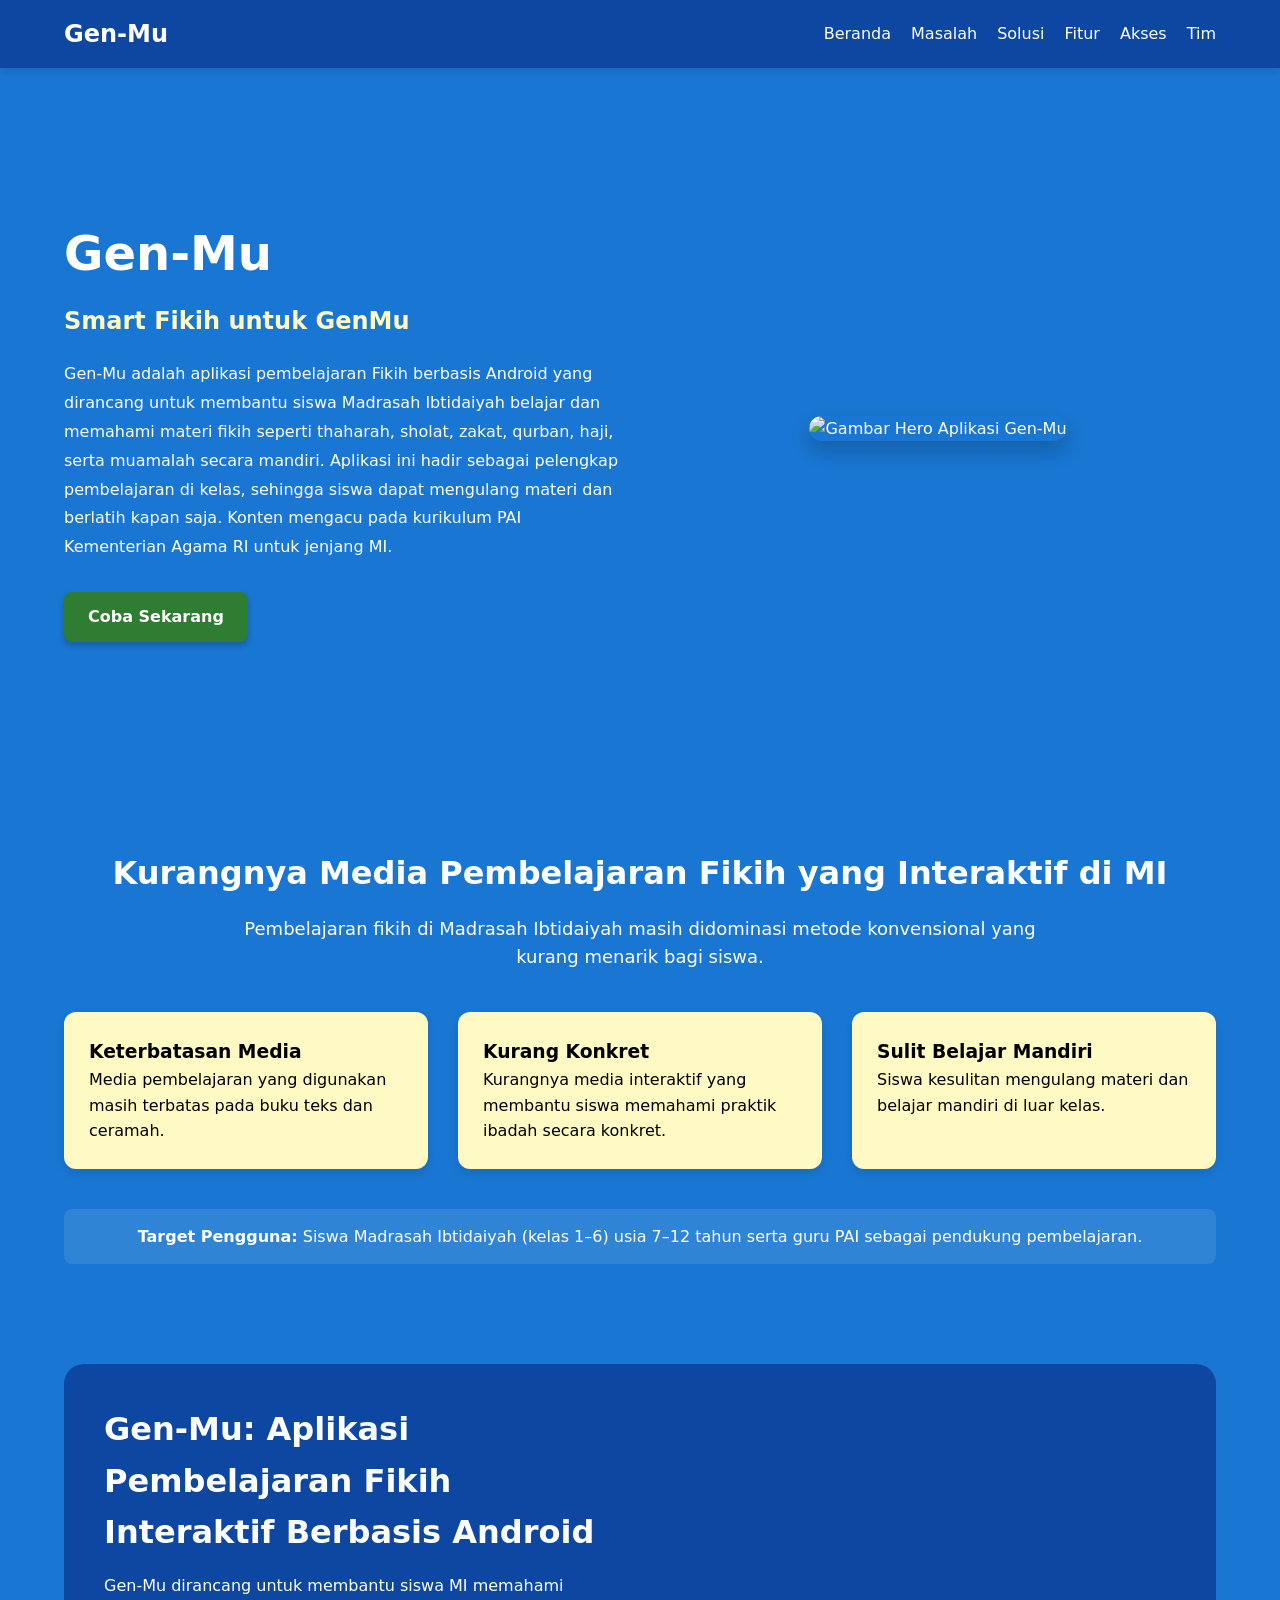
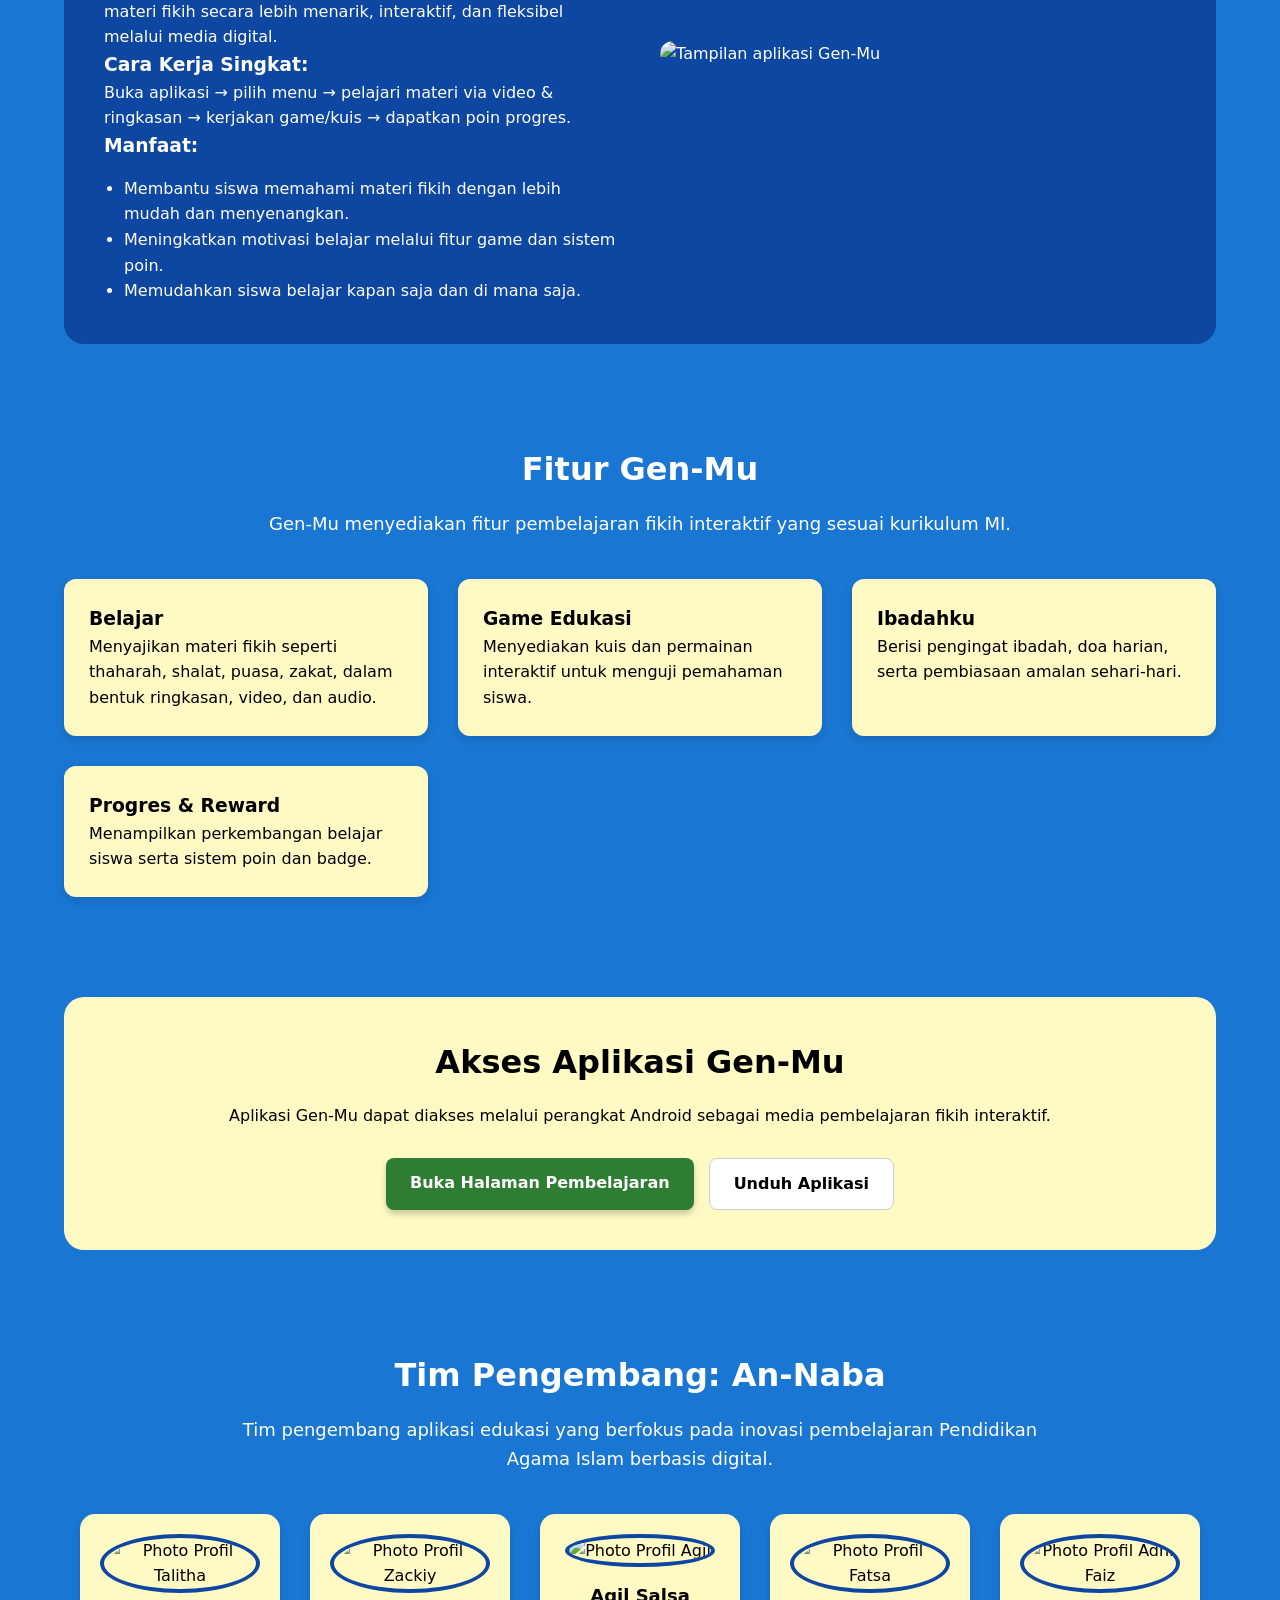
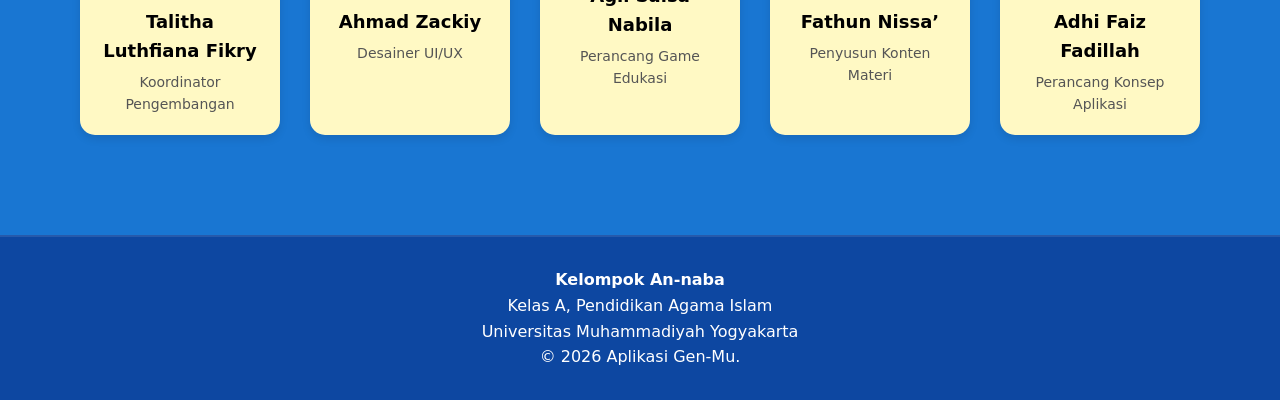
==== index.html @ 8af8faff "Add files via upload" ====
<!DOCTYPE html>
<html lang="id">
<head>
    <meta charset="UTF-8">
    <meta name="viewport" content="width=device-width, initial-scale=1.0">
    <title>Gen-Mu | Smart Fikih untuk GenMu</title>
    <link rel="stylesheet" href="style.css">
</head>
<body>

    <nav class="navbar fade-in">
        <div class="logo">Gen-Mu</div>
        <div class="hamburger" id="hamburger">
            <span></span>
            <span></span>
            <span></span>
        </div>
        <ul class="nav-links" id="nav-links">
            <li><a href="#hero">Beranda</a></li>
            <li><a href="#masalah">Masalah</a></li>
            <li><a href="#solusi">Solusi</a></li>
            <li><a href="#fitur">Fitur</a></li>
            <li><a href="#akses">Akses</a></li>
            <li><a href="#tim">Tim</a></li>
        </ul>
    </nav>

    <section id="hero" class="hero fade-in">
        <div class="hero-content">
            <h1>Gen-Mu</h1>
            <h2>Smart Fikih untuk GenMu</h2>
            <p>Gen-Mu adalah aplikasi pembelajaran Fikih berbasis Android yang dirancang untuk membantu siswa Madrasah Ibtidaiyah belajar dan memahami materi fikih seperti thaharah, sholat, zakat, qurban, haji, serta muamalah secara mandiri. Aplikasi ini hadir sebagai pelengkap pembelajaran di kelas, sehingga siswa dapat mengulang materi dan berlatih kapan saja. Konten mengacu pada kurikulum PAI Kementerian Agama RI untuk jenjang MI.</p>
            <a href="#akses" class="btn btn-primary">Coba Sekarang</a>
        </div>
        <div class="hero-image">
            <img src="https://i.ibb.co.com/1fDVcxxZ/Mockup-1.png" alt="Gambar Hero Aplikasi Gen-Mu">
        </div>
    </section>

    <section id="masalah" class="masalah fade-in">
        <h2 class="section-title">Kurangnya Media Pembelajaran Fikih yang Interaktif di MI</h2>
        <p class="section-subtitle">Pembelajaran fikih di Madrasah Ibtidaiyah masih didominasi metode konvensional yang kurang menarik bagi siswa.</p>
        
        <div class="card-container">
            <div class="card">
                <h3>Keterbatasan Media</h3>
                <p>Media pembelajaran yang digunakan masih terbatas pada buku teks dan ceramah.</p>
            </div>
            <div class="card">
                <h3>Kurang Konkret</h3>
                <p>Kurangnya media interaktif yang membantu siswa memahami praktik ibadah secara konkret.</p>
            </div>
            <div class="card">
                <h3>Sulit Belajar Mandiri</h3>
                <p>Siswa kesulitan mengulang materi dan belajar mandiri di luar kelas.</p>
            </div>
        </div>
        <div class="target-pengguna">
            <strong>Target Pengguna:</strong> Siswa Madrasah Ibtidaiyah (kelas 1–6) usia 7–12 tahun serta guru PAI sebagai pendukung pembelajaran.
        </div>
    </section>

    <section id="solusi" class="solusi fade-in">
        <div class="solusi-content">
            <h2 class="section-title left-align">Gen-Mu: Aplikasi Pembelajaran Fikih Interaktif Berbasis Android</h2>
            <p>Gen-Mu dirancang untuk membantu siswa MI memahami materi fikih secara lebih menarik, interaktif, dan fleksibel melalui media digital.</p>
            
            <h3>Cara Kerja Singkat:</h3>
            <p>Buka aplikasi → pilih menu → pelajari materi via video & ringkasan → kerjakan game/kuis → dapatkan poin progres.</p>
            
            <h3>Manfaat:</h3>
            <ul>
                <li>Membantu siswa memahami materi fikih dengan lebih mudah dan menyenangkan.</li>
                <li>Meningkatkan motivasi belajar melalui fitur game dan sistem poin.</li>
                <li>Memudahkan siswa belajar kapan saja dan di mana saja.</li>
            </ul>
        </div>
        <div class="solusi-image">
            <img src="https://i.ibb.co.com/7tyzKcLX/Mockup.png" alt="Tampilan aplikasi Gen-Mu">
        </div>
    </section>

    <section id="fitur" class="fitur fade-in">
        <h2 class="section-title">Fitur Gen-Mu</h2>
        <p class="section-subtitle">Gen-Mu menyediakan fitur pembelajaran fikih interaktif yang sesuai kurikulum MI.</p>
        
        <div class="grid-container">
            <div class="card">
                <h3>Belajar</h3>
                <p>Menyajikan materi fikih seperti thaharah, shalat, puasa, zakat, dalam bentuk ringkasan, video, dan audio.</p>
            </div>
            <div class="card">
                <h3>Game Edukasi</h3>
                <p>Menyediakan kuis dan permainan interaktif untuk menguji pemahaman siswa.</p>
            </div>
            <div class="card">
                <h3>Ibadahku</h3>
                <p>Berisi pengingat ibadah, doa harian, serta pembiasaan amalan sehari-hari.</p>
            </div>
            <div class="card">
                <h3>Progres & Reward</h3>
                <p>Menampilkan perkembangan belajar siswa serta sistem poin dan badge.</p>
            </div>
        </div>
    </section>

    <section id="akses" class="akses fade-in">
        <h2 class="section-title">Akses Aplikasi Gen-Mu</h2>
        <p>Aplikasi Gen-Mu dapat diakses melalui perangkat Android sebagai media pembelajaran fikih interaktif.</p>
        <div class="btn-group">
            <a href="belajar.html" class="btn btn-primary">Buka Halaman Pembelajaran</a>
            <a href="#" class="btn btn-secondary">Unduh Aplikasi</a>
        </div>
    </section>

    <section id="tim" class="tim fade-in">
        <h2 class="section-title">Tim Pengembang: An-Naba</h2>
        <p class="section-subtitle">Tim pengembang aplikasi edukasi yang berfokus pada inovasi pembelajaran Pendidikan Agama Islam berbasis digital.</p>
        
        <div class="team-container">
            <div class="team-card">
                <img src="https://i.ibb.co.com/bgSdx4kd/Gambar-Whats-App-2025-11-27-pukul-20-53-47-1bafa72e-1.jpg" alt="Photo Profil Talitha">
                <h3>Talitha Luthfiana Fikry</h3>
                <p>Koordinator Pengembangan</p>
            </div>
            <div class="team-card">
                <img src="https://i.ibb.co.com/99Jbgrx2/Whats-App-Image-2026-04-27-at-07-52-18.jpg" alt="Photo Profil Zackiy">
                <h3>Ahmad Zackiy</h3>
                <p>Desainer UI/UX</p>
            </div>
            <div class="team-card">
                <img src="https://i.ibb.co.com/6R9L8zCX/Whats-App-Image-2026-04-27-at-07-54-19.jpg" alt="Photo Profil Agil">
                <h3>Agil Salsa Nabila</h3>
                <p>Perancang Game Edukasi</p>
            </div>
            <div class="team-card">
                <img src="https://i.ibb.co.com/KxWQjw3b/Whats-App-Image-2026-04-20-at-08-06-09.jpg" alt="Photo Profil Fatsa">
                <h3>Fathun Nissa’</h3>
                <p>Penyusun Konten Materi</p>
            </div>
            <div class="team-card">
                <img src="https://i.ibb.co.com/0yjbb5KD/Whats-App-Image-2026-04-20-at-08-09-34-1.jpg" alt="Photo Profil Adhi Faiz">
                <h3>Adhi Faiz Fadillah</h3>
                <p>Perancang Konsep Aplikasi</p>
            </div>
        </div>
    </section>

    <footer>
        <p><strong>Kelompok An-naba</strong></p>
        <p>Kelas A, Pendidikan Agama Islam</p>
        <p>Universitas Muhammadiyah Yogyakarta</p>
        <p>&copy; 2026 Aplikasi Gen-Mu.</p>
    </footer>

    <script src="script.js"></script>
</body>
</html>
---- style.css ----
/* VARIABEL WARNA */
:root {
    --primary-color: #0d47a1; 
    --secondary-color: #ffffff; 
    --accent-color: #2e7d32; 
    --bg-main: #1976d2; 
    --bg-card: #fff9c4; 
    --text-main: #ffffff; 
    --text-secondary: #000000; 
    --font-family: system-ui, -apple-system, sans-serif;
}

/* RESET & DASAR */
* {
    margin: 0;
    padding: 0;
    box-sizing: border-box;
}

body {
    font-family: var(--font-family);
    background-color: var(--bg-main);
    color: var(--text-main);
    line-height: 1.6;
    scroll-behavior: smooth;
}

/* ANIMASI MUNCUL OTOMATIS */
.fade-in {
    animation: fadeInAnimation 1s ease-out forwards;
}
@keyframes fadeInAnimation {
    0% { opacity: 0; transform: translateY(20px); }
    100% { opacity: 1; transform: translateY(0); }
}

/* NAVBAR */
.navbar {
    display: flex;
    justify-content: space-between;
    align-items: center;
    background-color: var(--primary-color);
    padding: 15px 5%;
    position: sticky;
    top: 0;
    z-index: 1000;
    box-shadow: 0 4px 6px rgba(0,0,0,0.1);
}
.navbar .logo { font-size: 24px; font-weight: bold; color: var(--secondary-color); }
.nav-links { list-style: none; display: flex; gap: 20px; }
.nav-links a { color: var(--secondary-color); text-decoration: none; font-weight: 500; transition: 0.3s ease; }
.nav-links a:hover { color: var(--bg-card); }
.hamburger { display: none; cursor: pointer; flex-direction: column; gap: 5px; }
.hamburger span { width: 25px; height: 3px; background-color: var(--secondary-color); transition: 0.3s; }

/* KOMPONEN UMUM */
section { padding: 60px 5%; }
.section-title { text-align: center; font-size: 32px; margin-bottom: 15px; color: var(--secondary-color); }
.section-subtitle { text-align: center; max-width: 800px; margin: 0 auto 40px auto; font-size: 18px; color: var(--secondary-color); }
.left-align { text-align: left; }
.btn { display: inline-block; padding: 12px 24px; text-decoration: none; border-radius: 8px; font-weight: bold; transition: all 0.3s ease; border: none; cursor: pointer; }
.btn-primary { background-color: var(--accent-color); color: var(--secondary-color); box-shadow: 0 4px 6px rgba(0,0,0,0.2); }
.btn-primary:hover { background-color: #1b5e20; transform: translateY(-2px); }
.btn-secondary { background-color: var(--secondary-color); color: var(--text-secondary); border: 1px solid #ccc; }
.btn-secondary:hover { background-color: #e0e0e0; }
.card { background-color: var(--bg-card); color: var(--text-secondary); padding: 25px; border-radius: 12px; box-shadow: 0 4px 8px rgba(0,0,0,0.1); transition: transform 0.3s ease; }
.card:hover { transform: translateY(-5px); }

/* LAYOUT SECTION */
.hero { display: flex; align-items: center; justify-content: space-between; min-height: 80vh; gap: 40px; }
.hero-content { flex: 1; }
.hero-content h1 { font-size: 48px; margin-bottom: 10px; }
.hero-content h2 { font-size: 24px; margin-bottom: 20px; color: var(--bg-card); }
.hero-content p { margin-bottom: 30px; font-size: 16px; line-height: 1.8; }
.hero-image { flex: 1; text-align: center; }
.hero-image img { max-width: 100%; border-radius: 15px; box-shadow: 0 10px 20px rgba(0,0,0,0.2); object-fit: cover; }

.card-container, .grid-container { display: grid; grid-template-columns: repeat(auto-fit, minmax(280px, 1fr)); gap: 30px; margin-top: 20px; }
.masalah .target-pengguna { margin-top: 40px; text-align: center; background-color: rgba(255, 255, 255, 0.1); padding: 15px; border-radius: 8px; }

.solusi { display: flex; align-items: center; gap: 40px; background-color: var(--primary-color); border-radius: 20px; margin: 40px 5%; padding: 40px; }
.solusi-content { flex: 1; }
.solusi-content ul { margin-top: 15px; padding-left: 20px; }
.solusi-image { flex: 1; }
.solusi-image img { width: 100%; border-radius: 15px; object-fit: cover; }

.akses { text-align: center; background-color: var(--bg-card); color: var(--text-secondary); margin: 40px 5%; border-radius: 20px; padding: 40px; }
.akses .section-title { color: var(--text-secondary); }
.btn-group { margin-top: 30px; display: flex; justify-content: center; gap: 15px; }

.team-container { display: flex; flex-wrap: wrap; justify-content: center; gap: 30px; }
.team-card { background-color: var(--bg-card); color: var(--text-secondary); width: 200px; padding: 20px; border-radius: 15px; text-align: center; box-shadow: 0 4px 8px rgba(0,0,0,0.1); }
.team-card img { width: 120px; height: 120px; border-radius: 50%; object-fit: cover; margin-bottom: 15px; border: 4px solid var(--primary-color); }
.team-card h3 { font-size: 18px; margin-bottom: 5px; }
.team-card p { font-size: 14px; color: #555; }

footer { background-color: var(--primary-color); text-align: center; padding: 30px 20px; margin-top: 40px; border-top: 2px solid rgba(255,255,255,0.1); }

/* LMS & MATERI BELAJAR */
.lms-container { display: flex; min-height: 100vh; background-color: var(--secondary-color); color: var(--text-secondary); align-items: flex-start; }
.lms-sidebar { width: 250px; background-color: var(--primary-color); color: var(--secondary-color); padding: 20px; box-shadow: 2px 0 5px rgba(0,0,0,0.1); position: sticky; top: 0; height: 100vh; overflow-y: auto; flex-shrink: 0; }
.lms-sidebar h2 { margin-bottom: 20px; font-size: 20px; border-bottom: 1px solid rgba(255,255,255,0.2); padding-bottom: 10px; }
.lms-sidebar ul { list-style: none; }
.lms-sidebar ul li { margin-bottom: 10px; }
.lms-sidebar ul li a { color: var(--secondary-color); text-decoration: none; display: block; padding: 8px; border-radius: 5px; transition: background 0.3s; }
.lms-sidebar ul li a:hover { background-color: rgba(255,255,255,0.1); }
.lms-content { flex: 1; padding: 40px; }
.lms-content h1 { color: var(--primary-color); margin-bottom: 10px; }
.materi-card { background-color: #f9f9f9; padding: 20px; border-radius: 10px; margin-bottom: 30px; border-left: 5px solid var(--accent-color); box-shadow: 0 2px 5px rgba(0,0,0,0.05);}

/* MEDIA EMBED RESPONSIVE */
.canva-container { position: relative; width: 100%; height: 0; padding-top: 56.25%; margin-top: 15px; border-radius: 8px; overflow: hidden; box-shadow: 0 2px 8px rgba(0,0,0,0.16); }
.canva-container iframe { position: absolute; width: 100%; height: 100%; top: 0; left: 0; border: none; }
.video-container { position: relative; width: 100%; padding-bottom: 56.25%; height: 0; border-radius: 8px; overflow: hidden; margin-top: 15px; box-shadow: 0 4px 8px rgba(0,0,0,0.1); }
.video-container iframe { position: absolute; top: 0; left: 0; width: 100%; height: 100%; border: none; }

.action-buttons { display: flex; gap: 15px; margin-top: 20px; flex-wrap: wrap; }
.canva-link { font-size: 14px; color: var(--primary-color); text-decoration: none; display: inline-block; margin-top: 8px; }
.canva-link:hover { text-decoration: underline; }

/* RESPONSIVE (HP & TABLET) */
@media (max-width: 768px) {
    .nav-links { display: none; flex-direction: column; width: 100%; position: absolute; top: 60px; left: 0; background-color: var(--primary-color); padding: 20px 0; text-align: center; }
    .nav-links.active { display: flex; }
    .hamburger { display: flex; }
    .hero { flex-direction: column; text-align: center; padding-top: 20px; }
    .solusi { flex-direction: column; padding: 30px; }
    .solusi-content, .solusi-content ul { text-align: left; }
    .btn-group { flex-direction: column; }
    .lms-container { flex-direction: column; }
    .lms-sidebar { width: 100%; height: auto; position: static; }
    .lms-content { padding: 20px; }
}
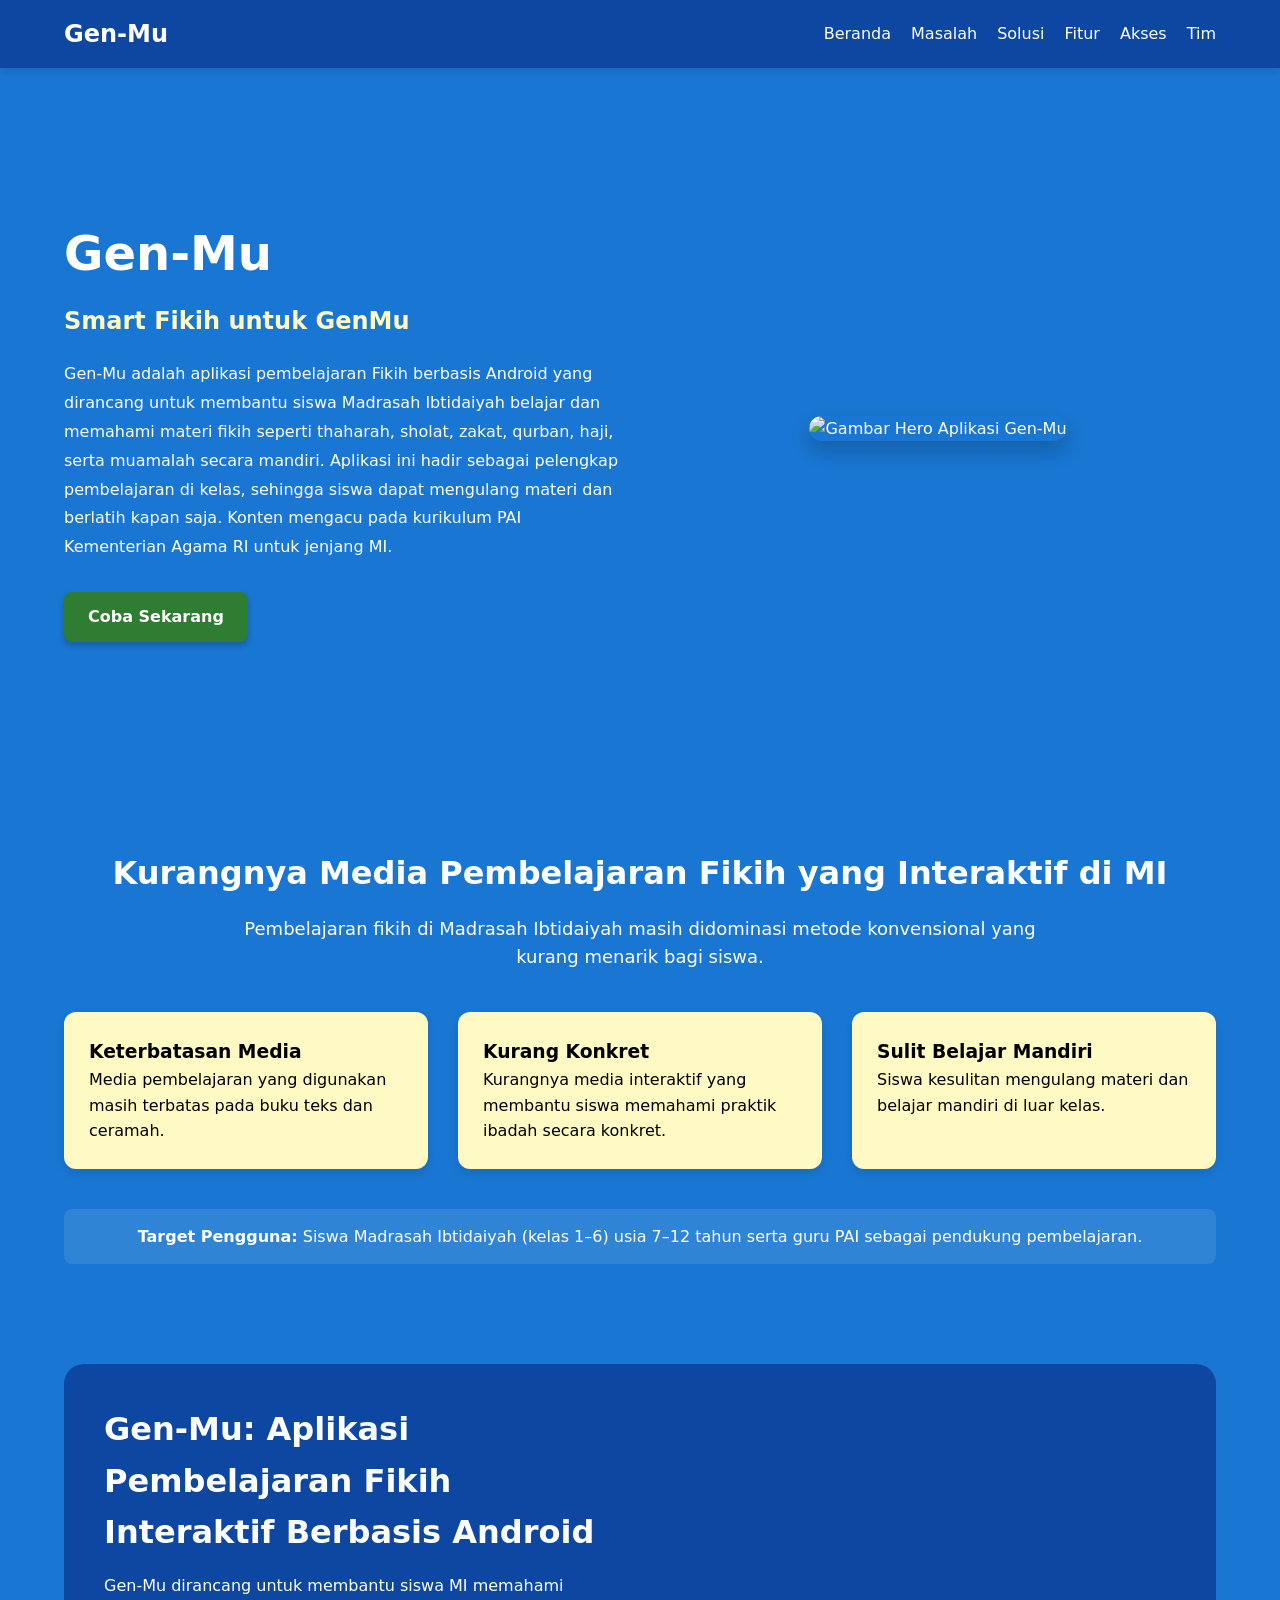
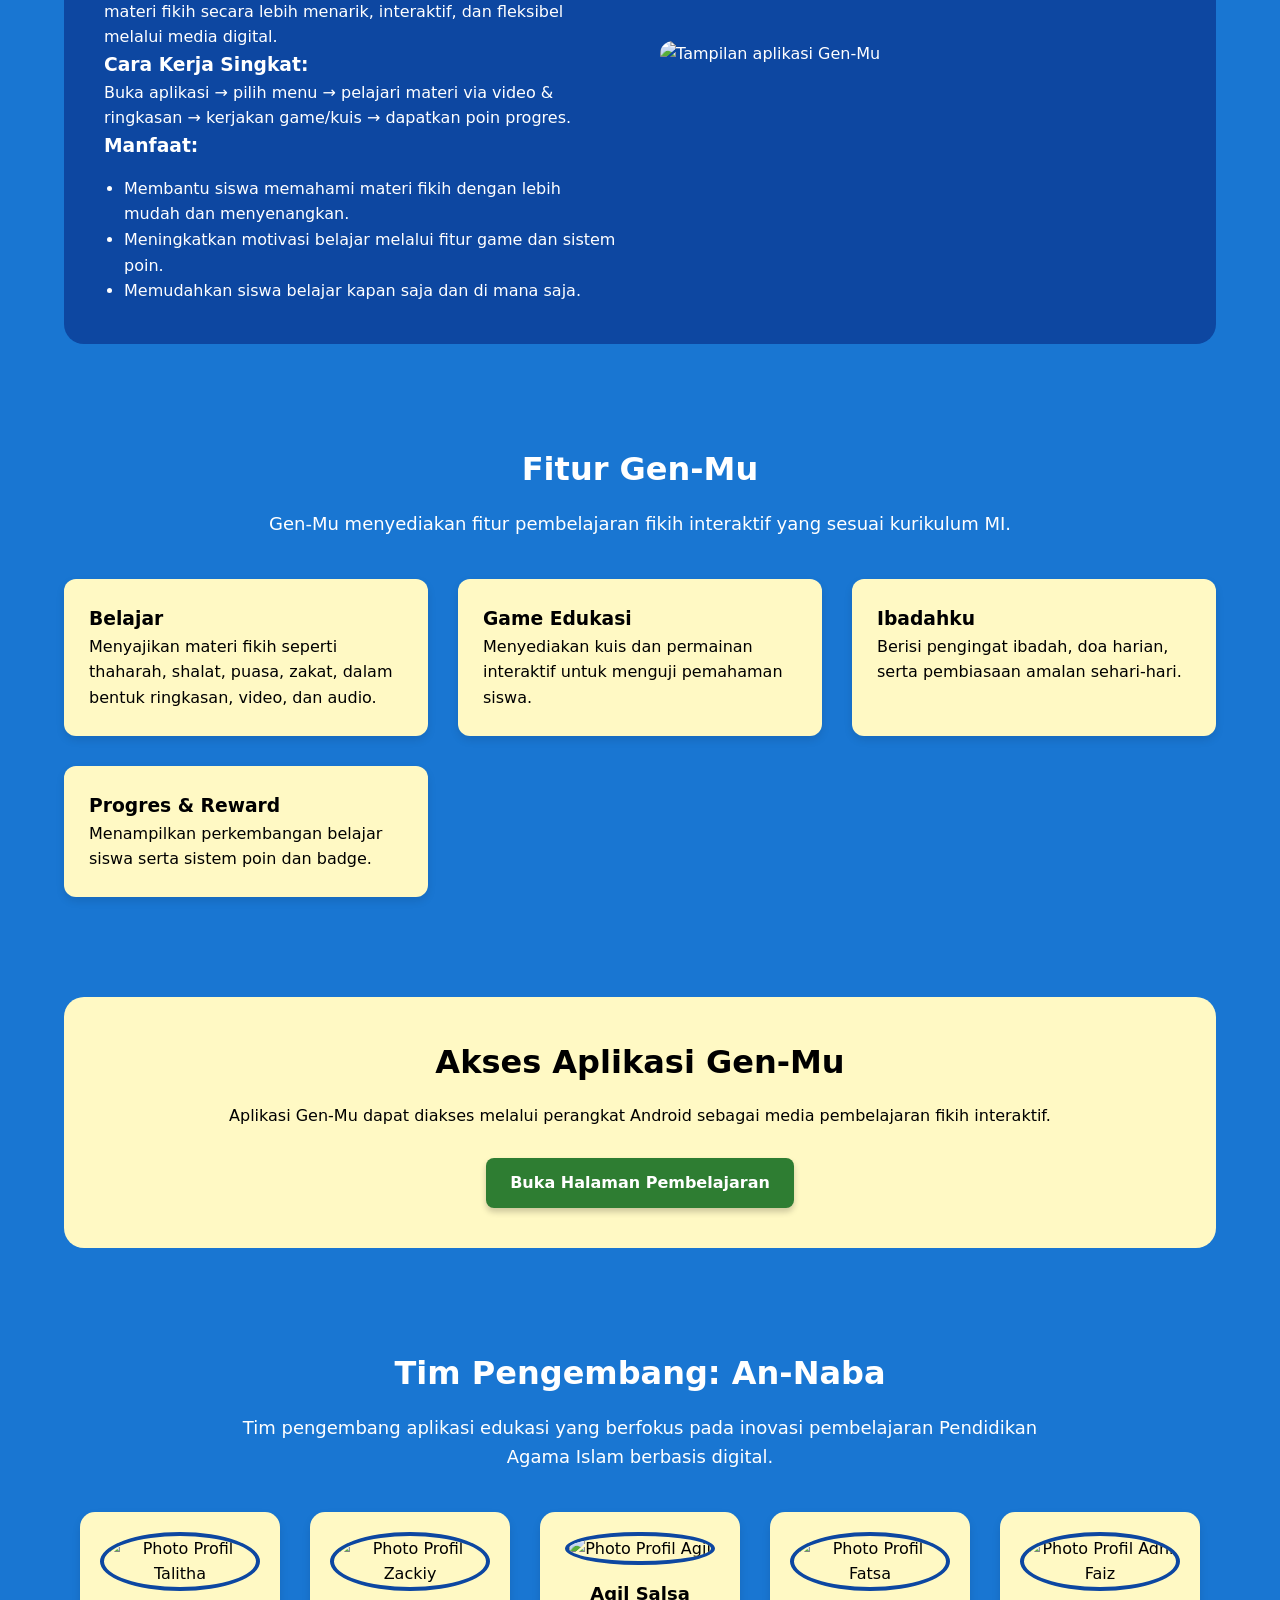
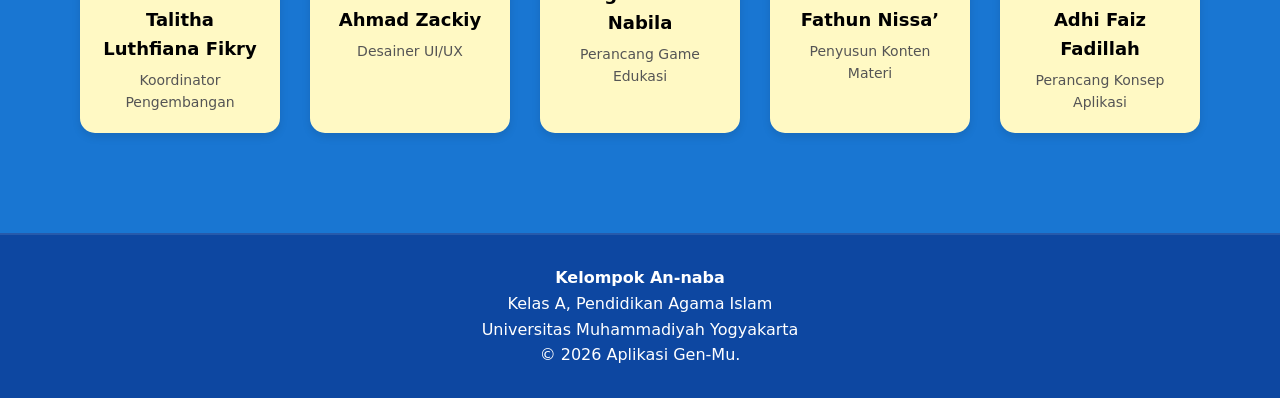
==== commit 8654f6cf: "Update index.html" ====
--- a/index.html
+++ b/index.html
@@ -109,7 +109,6 @@
         <p>Aplikasi Gen-Mu dapat diakses melalui perangkat Android sebagai media pembelajaran fikih interaktif.</p>
         <div class="btn-group">
             <a href="belajar.html" class="btn btn-primary">Buka Halaman Pembelajaran</a>
-            <a href="#" class="btn btn-secondary">Unduh Aplikasi</a>
         </div>
     </section>
 
@@ -155,4 +154,4 @@
 
     <script src="script.js"></script>
 </body>
-</html>+</html>
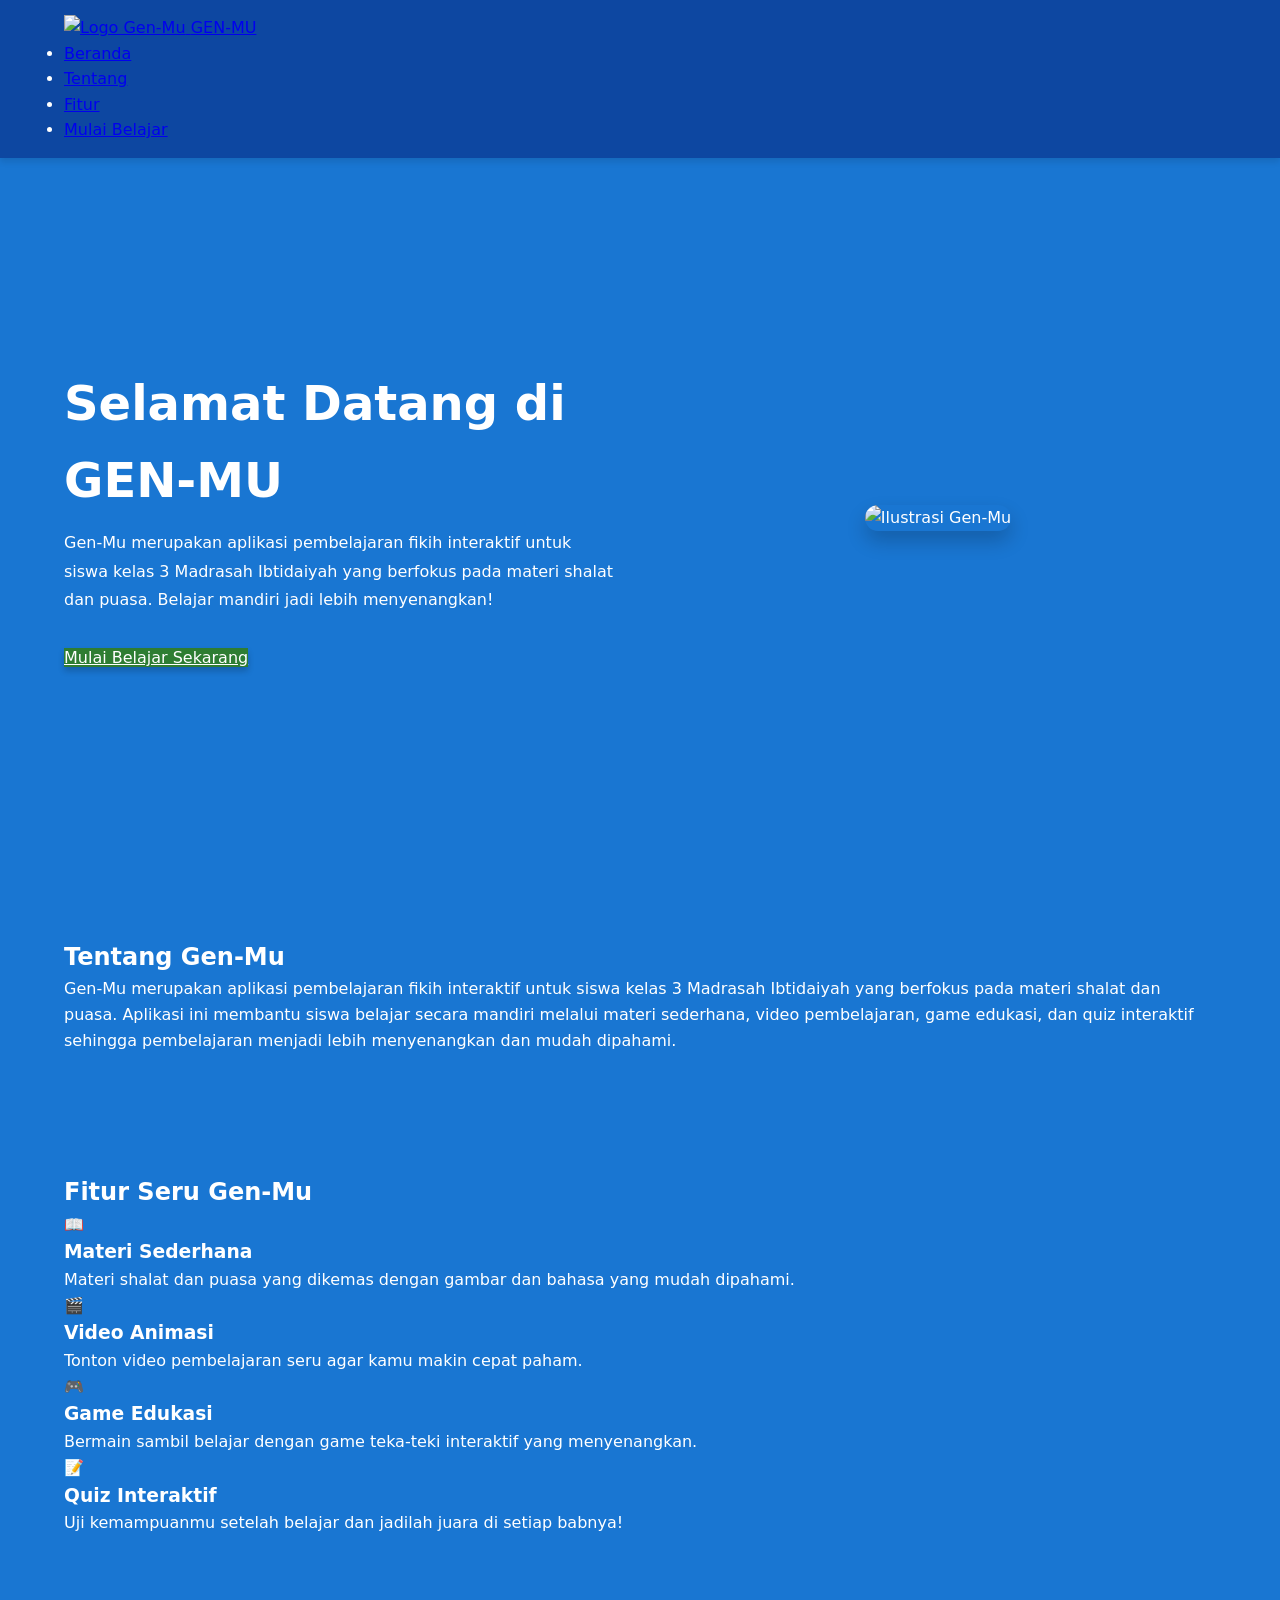
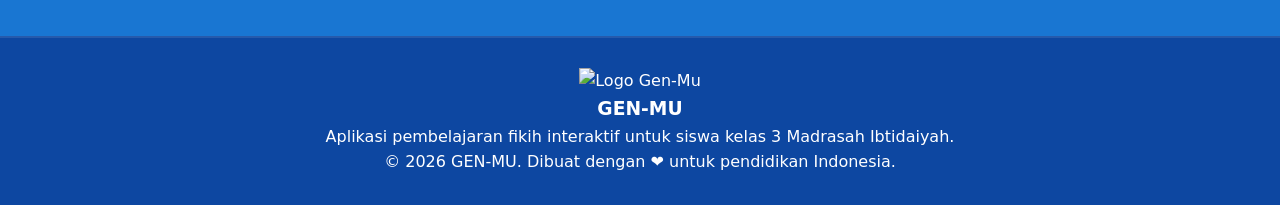
==== commit b6c95a31: "Update index.html" ====
--- a/index.html
+++ b/index.html
@@ -3,153 +3,88 @@
 <head>
     <meta charset="UTF-8">
     <meta name="viewport" content="width=device-width, initial-scale=1.0">
-    <title>Gen-Mu | Smart Fikih untuk GenMu</title>
+    <link rel="icon" href="https://i.ibb.co.com/nNKJsj7g/LOGO-GENMU.jpg" type="image/jpeg">
+    <title>Gen-Mu - Aplikasi Pembelajaran Fikih Interaktif</title>
     <link rel="stylesheet" href="style.css">
+    <link href="https://fonts.googleapis.com/css2?family=Fredoka:wght@400;600;700&display=swap" rel="stylesheet">
 </head>
 <body>
 
-    <nav class="navbar fade-in">
-        <div class="logo">Gen-Mu</div>
-        <div class="hamburger" id="hamburger">
-            <span></span>
-            <span></span>
-            <span></span>
+    <nav class="navbar">
+        <div class="nav-container">
+            <a href="index.html" class="nav-brand">
+                <img src="https://i.ibb.co.com/nNKJsj7g/LOGO-GENMU.jpg" alt="Logo Gen-Mu" class="nav-logo">
+                <span>GEN-MU</span>
+            </a>
+            
+            <div class="menu-toggle" id="mobile-menu">
+                <span class="bar"></span>
+                <span class="bar"></span>
+                <span class="bar"></span>
+            </div>
+
+            <ul class="nav-menu" id="nav-menu">
+                <li><a href="#beranda" class="nav-links">Beranda</a></li>
+                <li><a href="#tentang" class="nav-links">Tentang</a></li>
+                <li><a href="#fitur" class="nav-links">Fitur</a></li>
+                <li><a href="belajar.html" class="btn-nav">Mulai Belajar</a></li>
+            </ul>
         </div>
-        <ul class="nav-links" id="nav-links">
-            <li><a href="#hero">Beranda</a></li>
-            <li><a href="#masalah">Masalah</a></li>
-            <li><a href="#solusi">Solusi</a></li>
-            <li><a href="#fitur">Fitur</a></li>
-            <li><a href="#akses">Akses</a></li>
-            <li><a href="#tim">Tim</a></li>
-        </ul>
     </nav>
 
-    <section id="hero" class="hero fade-in">
-        <div class="hero-content">
-            <h1>Gen-Mu</h1>
-            <h2>Smart Fikih untuk GenMu</h2>
-            <p>Gen-Mu adalah aplikasi pembelajaran Fikih berbasis Android yang dirancang untuk membantu siswa Madrasah Ibtidaiyah belajar dan memahami materi fikih seperti thaharah, sholat, zakat, qurban, haji, serta muamalah secara mandiri. Aplikasi ini hadir sebagai pelengkap pembelajaran di kelas, sehingga siswa dapat mengulang materi dan berlatih kapan saja. Konten mengacu pada kurikulum PAI Kementerian Agama RI untuk jenjang MI.</p>
-            <a href="#akses" class="btn btn-primary">Coba Sekarang</a>
+    <section id="beranda" class="hero">
+        <div class="hero-content fade-in">
+            <h1>Selamat Datang di <span>GEN-MU</span></h1>
+            <p>Gen-Mu merupakan aplikasi pembelajaran fikih interaktif untuk siswa kelas 3 Madrasah Ibtidaiyah yang berfokus pada materi shalat dan puasa. Belajar mandiri jadi lebih menyenangkan!</p>
+            <a href="belajar.html" class="btn-primary">Mulai Belajar Sekarang</a>
         </div>
-        <div class="hero-image">
-            <img src="https://i.ibb.co.com/1fDVcxxZ/Mockup-1.png" alt="Gambar Hero Aplikasi Gen-Mu">
+        <div class="hero-image slide-in">
+            <img src="https://i.ibb.co.com/nNKJsj7g/LOGO-GENMU.jpg" alt="Ilustrasi Gen-Mu" class="hero-img-style">
         </div>
     </section>
 
-    <section id="masalah" class="masalah fade-in">
-        <h2 class="section-title">Kurangnya Media Pembelajaran Fikih yang Interaktif di MI</h2>
-        <p class="section-subtitle">Pembelajaran fikih di Madrasah Ibtidaiyah masih didominasi metode konvensional yang kurang menarik bagi siswa.</p>
-        
-        <div class="card-container">
-            <div class="card">
-                <h3>Keterbatasan Media</h3>
-                <p>Media pembelajaran yang digunakan masih terbatas pada buku teks dan ceramah.</p>
-            </div>
-            <div class="card">
-                <h3>Kurang Konkret</h3>
-                <p>Kurangnya media interaktif yang membantu siswa memahami praktik ibadah secara konkret.</p>
-            </div>
-            <div class="card">
-                <h3>Sulit Belajar Mandiri</h3>
-                <p>Siswa kesulitan mengulang materi dan belajar mandiri di luar kelas.</p>
-            </div>
-        </div>
-        <div class="target-pengguna">
-            <strong>Target Pengguna:</strong> Siswa Madrasah Ibtidaiyah (kelas 1–6) usia 7–12 tahun serta guru PAI sebagai pendukung pembelajaran.
+    <section id="tentang" class="about">
+        <div class="about-container fade-in">
+            <h2>Tentang Gen-Mu</h2>
+            <p>Gen-Mu merupakan aplikasi pembelajaran fikih interaktif untuk siswa kelas 3 Madrasah Ibtidaiyah yang berfokus pada materi shalat dan puasa. Aplikasi ini membantu siswa belajar secara mandiri melalui materi sederhana, video pembelajaran, game edukasi, dan quiz interaktif sehingga pembelajaran menjadi lebih menyenangkan dan mudah dipahami.</p>
         </div>
     </section>
 
-    <section id="solusi" class="solusi fade-in">
-        <div class="solusi-content">
-            <h2 class="section-title left-align">Gen-Mu: Aplikasi Pembelajaran Fikih Interaktif Berbasis Android</h2>
-            <p>Gen-Mu dirancang untuk membantu siswa MI memahami materi fikih secara lebih menarik, interaktif, dan fleksibel melalui media digital.</p>
-            
-            <h3>Cara Kerja Singkat:</h3>
-            <p>Buka aplikasi → pilih menu → pelajari materi via video & ringkasan → kerjakan game/kuis → dapatkan poin progres.</p>
-            
-            <h3>Manfaat:</h3>
-            <ul>
-                <li>Membantu siswa memahami materi fikih dengan lebih mudah dan menyenangkan.</li>
-                <li>Meningkatkan motivasi belajar melalui fitur game dan sistem poin.</li>
-                <li>Memudahkan siswa belajar kapan saja dan di mana saja.</li>
-            </ul>
-        </div>
-        <div class="solusi-image">
-            <img src="https://i.ibb.co.com/7tyzKcLX/Mockup.png" alt="Tampilan aplikasi Gen-Mu">
-        </div>
-    </section>
-
-    <section id="fitur" class="fitur fade-in">
-        <h2 class="section-title">Fitur Gen-Mu</h2>
-        <p class="section-subtitle">Gen-Mu menyediakan fitur pembelajaran fikih interaktif yang sesuai kurikulum MI.</p>
-        
-        <div class="grid-container">
-            <div class="card">
-                <h3>Belajar</h3>
-                <p>Menyajikan materi fikih seperti thaharah, shalat, puasa, zakat, dalam bentuk ringkasan, video, dan audio.</p>
+    <section id="fitur" class="features">
+        <h2 class="text-center fade-in">Fitur Seru Gen-Mu</h2>
+        <div class="feature-grid">
+            <div class="feature-card fade-in">
+                <div class="icon">📖</div>
+                <h3>Materi Sederhana</h3>
+                <p>Materi shalat dan puasa yang dikemas dengan gambar dan bahasa yang mudah dipahami.</p>
             </div>
-            <div class="card">
+            <div class="feature-card fade-in">
+                <div class="icon">🎬</div>
+                <h3>Video Animasi</h3>
+                <p>Tonton video pembelajaran seru agar kamu makin cepat paham.</p>
+            </div>
+            <div class="feature-card fade-in">
+                <div class="icon">🎮</div>
                 <h3>Game Edukasi</h3>
-                <p>Menyediakan kuis dan permainan interaktif untuk menguji pemahaman siswa.</p>
+                <p>Bermain sambil belajar dengan game teka-teki interaktif yang menyenangkan.</p>
             </div>
-            <div class="card">
-                <h3>Ibadahku</h3>
-                <p>Berisi pengingat ibadah, doa harian, serta pembiasaan amalan sehari-hari.</p>
-            </div>
-            <div class="card">
-                <h3>Progres & Reward</h3>
-                <p>Menampilkan perkembangan belajar siswa serta sistem poin dan badge.</p>
-            </div>
-        </div>
-    </section>
-
-    <section id="akses" class="akses fade-in">
-        <h2 class="section-title">Akses Aplikasi Gen-Mu</h2>
-        <p>Aplikasi Gen-Mu dapat diakses melalui perangkat Android sebagai media pembelajaran fikih interaktif.</p>
-        <div class="btn-group">
-            <a href="belajar.html" class="btn btn-primary">Buka Halaman Pembelajaran</a>
-        </div>
-    </section>
-
-    <section id="tim" class="tim fade-in">
-        <h2 class="section-title">Tim Pengembang: An-Naba</h2>
-        <p class="section-subtitle">Tim pengembang aplikasi edukasi yang berfokus pada inovasi pembelajaran Pendidikan Agama Islam berbasis digital.</p>
-        
-        <div class="team-container">
-            <div class="team-card">
-                <img src="https://i.ibb.co.com/bgSdx4kd/Gambar-Whats-App-2025-11-27-pukul-20-53-47-1bafa72e-1.jpg" alt="Photo Profil Talitha">
-                <h3>Talitha Luthfiana Fikry</h3>
-                <p>Koordinator Pengembangan</p>
-            </div>
-            <div class="team-card">
-                <img src="https://i.ibb.co.com/99Jbgrx2/Whats-App-Image-2026-04-27-at-07-52-18.jpg" alt="Photo Profil Zackiy">
-                <h3>Ahmad Zackiy</h3>
-                <p>Desainer UI/UX</p>
-            </div>
-            <div class="team-card">
-                <img src="https://i.ibb.co.com/6R9L8zCX/Whats-App-Image-2026-04-27-at-07-54-19.jpg" alt="Photo Profil Agil">
-                <h3>Agil Salsa Nabila</h3>
-                <p>Perancang Game Edukasi</p>
-            </div>
-            <div class="team-card">
-                <img src="https://i.ibb.co.com/KxWQjw3b/Whats-App-Image-2026-04-20-at-08-06-09.jpg" alt="Photo Profil Fatsa">
-                <h3>Fathun Nissa’</h3>
-                <p>Penyusun Konten Materi</p>
-            </div>
-            <div class="team-card">
-                <img src="https://i.ibb.co.com/0yjbb5KD/Whats-App-Image-2026-04-20-at-08-09-34-1.jpg" alt="Photo Profil Adhi Faiz">
-                <h3>Adhi Faiz Fadillah</h3>
-                <p>Perancang Konsep Aplikasi</p>
+            <div class="feature-card fade-in">
+                <div class="icon">📝</div>
+                <h3>Quiz Interaktif</h3>
+                <p>Uji kemampuanmu setelah belajar dan jadilah juara di setiap babnya!</p>
             </div>
         </div>
     </section>
 
     <footer>
-        <p><strong>Kelompok An-naba</strong></p>
-        <p>Kelas A, Pendidikan Agama Islam</p>
-        <p>Universitas Muhammadiyah Yogyakarta</p>
-        <p>&copy; 2026 Aplikasi Gen-Mu.</p>
+        <div class="footer-container">
+            <div class="footer-logo">
+                <img src="https://i.ibb.co.com/nNKJsj7g/LOGO-GENMU.jpg" alt="Logo Gen-Mu">
+                <h3>GEN-MU</h3>
+            </div>
+            <p>Aplikasi pembelajaran fikih interaktif untuk siswa kelas 3 Madrasah Ibtidaiyah.</p>
+            <p>&copy; 2026 GEN-MU. Dibuat dengan ❤️ untuk pendidikan Indonesia.</p>
+        </div>
     </footer>
 
     <script src="script.js"></script>
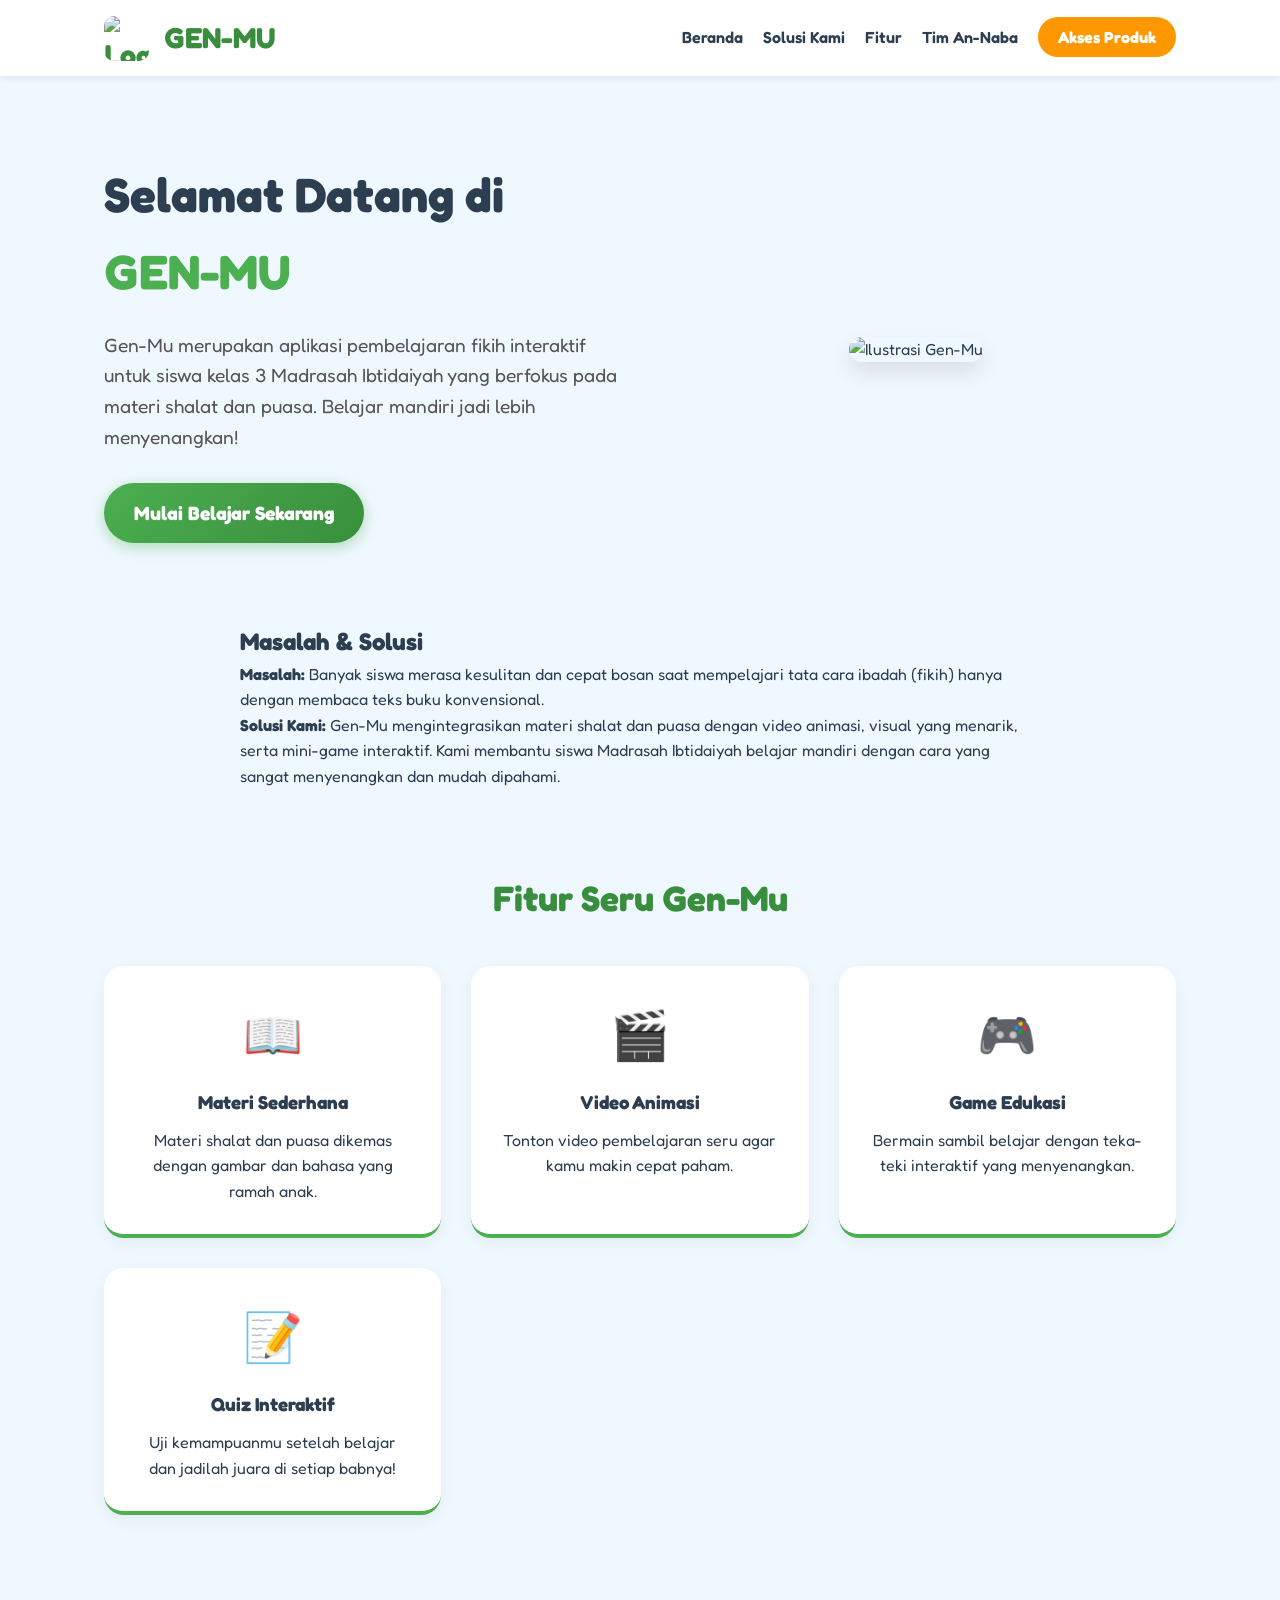
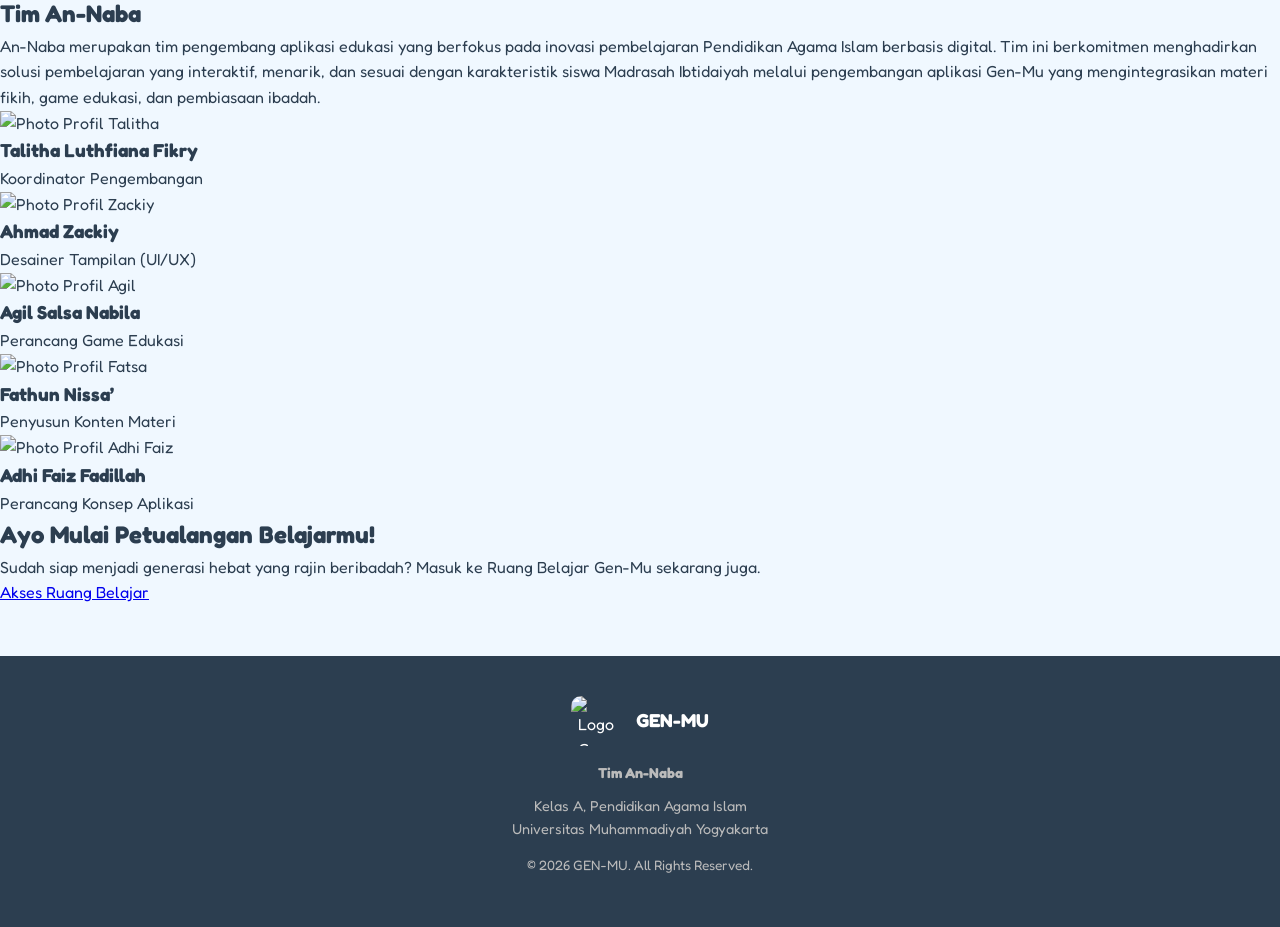
==== commit 306b251b: "Update index.html" ====
--- a/index.html
+++ b/index.html
@@ -25,9 +25,10 @@
 
             <ul class="nav-menu" id="nav-menu">
                 <li><a href="#beranda" class="nav-links">Beranda</a></li>
-                <li><a href="#tentang" class="nav-links">Tentang</a></li>
+                <li><a href="#masalah-solusi" class="nav-links">Solusi Kami</a></li>
                 <li><a href="#fitur" class="nav-links">Fitur</a></li>
-                <li><a href="belajar.html" class="btn-nav">Mulai Belajar</a></li>
+                <li><a href="#tim" class="nav-links">Tim An-Naba</a></li>
+                <li><a href="#akses-produk" class="btn-nav">Akses Produk</a></li>
             </ul>
         </div>
     </nav>
@@ -43,10 +44,11 @@
         </div>
     </section>
 
-    <section id="tentang" class="about">
+    <section id="masalah-solusi" class="masalah-solusi">
         <div class="about-container fade-in">
-            <h2>Tentang Gen-Mu</h2>
-            <p>Gen-Mu merupakan aplikasi pembelajaran fikih interaktif untuk siswa kelas 3 Madrasah Ibtidaiyah yang berfokus pada materi shalat dan puasa. Aplikasi ini membantu siswa belajar secara mandiri melalui materi sederhana, video pembelajaran, game edukasi, dan quiz interaktif sehingga pembelajaran menjadi lebih menyenangkan dan mudah dipahami.</p>
+            <h2>Masalah & Solusi</h2>
+            <p><strong>Masalah:</strong> Banyak siswa merasa kesulitan dan cepat bosan saat mempelajari tata cara ibadah (fikih) hanya dengan membaca teks buku konvensional.</p>
+            <p><strong>Solusi Kami:</strong> Gen-Mu mengintegrasikan materi shalat dan puasa dengan video animasi, visual yang menarik, serta mini-game interaktif. Kami membantu siswa Madrasah Ibtidaiyah belajar mandiri dengan cara yang sangat menyenangkan dan mudah dipahami.</p>
         </div>
     </section>
 
@@ -56,7 +58,7 @@
             <div class="feature-card fade-in">
                 <div class="icon">📖</div>
                 <h3>Materi Sederhana</h3>
-                <p>Materi shalat dan puasa yang dikemas dengan gambar dan bahasa yang mudah dipahami.</p>
+                <p>Materi shalat dan puasa dikemas dengan gambar dan bahasa yang ramah anak.</p>
             </div>
             <div class="feature-card fade-in">
                 <div class="icon">🎬</div>
@@ -66,7 +68,7 @@
             <div class="feature-card fade-in">
                 <div class="icon">🎮</div>
                 <h3>Game Edukasi</h3>
-                <p>Bermain sambil belajar dengan game teka-teki interaktif yang menyenangkan.</p>
+                <p>Bermain sambil belajar dengan teka-teki interaktif yang menyenangkan.</p>
             </div>
             <div class="feature-card fade-in">
                 <div class="icon">📝</div>
@@ -76,14 +78,58 @@
         </div>
     </section>
 
+    <section id="tim" class="team-section">
+        <div class="team-container fade-in">
+            <h2 class="team-title">Tim An-Naba</h2>
+            <p class="team-desc">An-Naba merupakan tim pengembang aplikasi edukasi yang berfokus pada inovasi pembelajaran Pendidikan Agama Islam berbasis digital. Tim ini berkomitmen menghadirkan solusi pembelajaran yang interaktif, menarik, dan sesuai dengan karakteristik siswa Madrasah Ibtidaiyah melalui pengembangan aplikasi Gen-Mu yang mengintegrasikan materi fikih, game edukasi, dan pembiasaan ibadah.</p>
+            
+            <div class="team-grid">
+                <div class="team-card fade-in">
+                    <img src="https://i.ibb.co.com/bgSdx4kd/Gambar-Whats-App-2025-11-27-pukul-20-53-47-1bafa72e-1.jpg" alt="Photo Profil Talitha" class="team-photo">
+                    <h3>Talitha Luthfiana Fikry</h3>
+                    <p>Koordinator Pengembangan</p>
+                </div>
+                <div class="team-card fade-in">
+                    <img src="https://i.ibb.co.com/99Jbgrx2/Whats-App-Image-2026-04-27-at-07-52-18.jpg" alt="Photo Profil Zackiy" class="team-photo">
+                    <h3>Ahmad Zackiy</h3>
+                    <p>Desainer Tampilan (UI/UX)</p>
+                </div>
+                <div class="team-card fade-in">
+                    <img src="https://i.ibb.co.com/6R9L8zCX/Whats-App-Image-2026-04-27-at-07-54-19.jpg" alt="Photo Profil Agil" class="team-photo">
+                    <h3>Agil Salsa Nabila</h3>
+                    <p>Perancang Game Edukasi</p>
+                </div>
+                <div class="team-card fade-in">
+                    <img src="https://i.ibb.co.com/KxWQjw3b/Whats-App-Image-2026-04-20-at-08-06-09.jpg" alt="Photo Profil Fatsa" class="team-photo">
+                    <h3>Fathun Nissa’</h3>
+                    <p>Penyusun Konten Materi</p>
+                </div>
+                <div class="team-card fade-in">
+                    <img src="https://i.ibb.co.com/0yjbb5KD/Whats-App-Image-2026-04-20-at-08-09-34-1.jpg" alt="Photo Profil Adhi Faiz" class="team-photo">
+                    <h3>Adhi Faiz Fadillah</h3>
+                    <p>Perancang Konsep Aplikasi</p>
+                </div>
+            </div>
+        </div>
+    </section>
+
+    <section id="akses-produk" class="akses-produk">
+        <div class="akses-container fade-in">
+            <h2>Ayo Mulai Petualangan Belajarmu!</h2>
+            <p>Sudah siap menjadi generasi hebat yang rajin beribadah? Masuk ke Ruang Belajar Gen-Mu sekarang juga.</p>
+            <a href="belajar.html" class="btn-accent">Akses Ruang Belajar</a>
+        </div>
+    </section>
+
     <footer>
         <div class="footer-container">
             <div class="footer-logo">
                 <img src="https://i.ibb.co.com/nNKJsj7g/LOGO-GENMU.jpg" alt="Logo Gen-Mu">
                 <h3>GEN-MU</h3>
             </div>
-            <p>Aplikasi pembelajaran fikih interaktif untuk siswa kelas 3 Madrasah Ibtidaiyah.</p>
-            <p>&copy; 2026 GEN-MU. Dibuat dengan ❤️ untuk pendidikan Indonesia.</p>
+            <p><strong>Tim An-Naba</strong></p>
+            <p>Kelas A, Pendidikan Agama Islam<br>Universitas Muhammadiyah Yogyakarta</p>
+            <p style="margin-top: 15px; font-size: 0.85rem;">&copy; 2026 GEN-MU. All Rights Reserved.</p>
         </div>
     </footer>
 
--- a/style.css
+++ b/style.css
@@ -1,133 +1,245 @@
-/* VARIABEL WARNA */
+/* Variabel Warna Utama */
 :root {
-    --primary-color: #0d47a1; 
-    --secondary-color: #ffffff; 
-    --accent-color: #2e7d32; 
-    --bg-main: #1976d2; 
-    --bg-card: #fff9c4; 
-    --text-main: #ffffff; 
-    --text-secondary: #000000; 
-    --font-family: system-ui, -apple-system, sans-serif;
-}
-
-/* RESET & DASAR */
+    --primary: #4CAF50;
+    --primary-dark: #388E3C;
+    --secondary: #FF9800;
+    --bg-light: #F0F8FF;
+    --text-dark: #2c3e50;
+    --text-light: #ffffff;
+}
+
+/* Reset Global */
 * {
     margin: 0;
     padding: 0;
     box-sizing: border-box;
+    font-family: 'Fredoka', sans-serif;
 }
 
 body {
-    font-family: var(--font-family);
-    background-color: var(--bg-main);
-    color: var(--text-main);
+    background-color: var(--bg-light);
+    color: var(--text-dark);
     line-height: 1.6;
-    scroll-behavior: smooth;
-}
-
-/* ANIMASI MUNCUL OTOMATIS */
-.fade-in {
-    animation: fadeInAnimation 1s ease-out forwards;
-}
-@keyframes fadeInAnimation {
-    0% { opacity: 0; transform: translateY(20px); }
-    100% { opacity: 1; transform: translateY(0); }
-}
-
-/* NAVBAR */
+    overflow-x: hidden;
+}
+
+/* --- NAVBAR --- */
 .navbar {
-    display: flex;
-    justify-content: space-between;
-    align-items: center;
-    background-color: var(--primary-color);
-    padding: 15px 5%;
+    background-color: var(--text-light);
+    box-shadow: 0 4px 6px rgba(0,0,0,0.05);
     position: sticky;
     top: 0;
-    z-index: 1000;
-    box-shadow: 0 4px 6px rgba(0,0,0,0.1);
-}
-.navbar .logo { font-size: 24px; font-weight: bold; color: var(--secondary-color); }
-.nav-links { list-style: none; display: flex; gap: 20px; }
-.nav-links a { color: var(--secondary-color); text-decoration: none; font-weight: 500; transition: 0.3s ease; }
-.nav-links a:hover { color: var(--bg-card); }
-.hamburger { display: none; cursor: pointer; flex-direction: column; gap: 5px; }
-.hamburger span { width: 25px; height: 3px; background-color: var(--secondary-color); transition: 0.3s; }
-
-/* KOMPONEN UMUM */
-section { padding: 60px 5%; }
-.section-title { text-align: center; font-size: 32px; margin-bottom: 15px; color: var(--secondary-color); }
-.section-subtitle { text-align: center; max-width: 800px; margin: 0 auto 40px auto; font-size: 18px; color: var(--secondary-color); }
-.left-align { text-align: left; }
-.btn { display: inline-block; padding: 12px 24px; text-decoration: none; border-radius: 8px; font-weight: bold; transition: all 0.3s ease; border: none; cursor: pointer; }
-.btn-primary { background-color: var(--accent-color); color: var(--secondary-color); box-shadow: 0 4px 6px rgba(0,0,0,0.2); }
-.btn-primary:hover { background-color: #1b5e20; transform: translateY(-2px); }
-.btn-secondary { background-color: var(--secondary-color); color: var(--text-secondary); border: 1px solid #ccc; }
-.btn-secondary:hover { background-color: #e0e0e0; }
-.card { background-color: var(--bg-card); color: var(--text-secondary); padding: 25px; border-radius: 12px; box-shadow: 0 4px 8px rgba(0,0,0,0.1); transition: transform 0.3s ease; }
-.card:hover { transform: translateY(-5px); }
-
-/* LAYOUT SECTION */
-.hero { display: flex; align-items: center; justify-content: space-between; min-height: 80vh; gap: 40px; }
-.hero-content { flex: 1; }
-.hero-content h1 { font-size: 48px; margin-bottom: 10px; }
-.hero-content h2 { font-size: 24px; margin-bottom: 20px; color: var(--bg-card); }
-.hero-content p { margin-bottom: 30px; font-size: 16px; line-height: 1.8; }
+    z-index: 999;
+}
+
+.nav-container {
+    display: flex;
+    justify-content: space-between;
+    align-items: center;
+    padding: 15px 5%;
+    max-width: 1200px;
+    margin: 0 auto;
+}
+
+.nav-brand {
+    display: flex;
+    align-items: center;
+    gap: 15px;
+    text-decoration: none;
+    color: var(--primary-dark);
+    font-size: 1.8rem;
+    font-weight: 700;
+}
+
+.nav-logo {
+    height: 45px;
+    width: 45px;
+    border-radius: 10px;
+    object-fit: cover;
+}
+
+.nav-menu {
+    display: flex;
+    list-style: none;
+    align-items: center;
+    gap: 20px;
+}
+
+.nav-links {
+    text-decoration: none;
+    color: var(--text-dark);
+    font-weight: 600;
+    transition: color 0.3s;
+}
+
+.nav-links:hover { color: var(--primary); }
+
+.btn-nav {
+    background-color: var(--secondary);
+    color: white;
+    padding: 10px 20px;
+    border-radius: 25px;
+    text-decoration: none;
+    font-weight: 700;
+    transition: 0.3s;
+}
+.btn-nav:hover { background-color: #e68a00; transform: translateY(-2px); }
+
+/* Hamburger Menu */
+.menu-toggle {
+    display: none;
+    flex-direction: column;
+    cursor: pointer;
+}
+.menu-toggle .bar {
+    height: 3px;
+    width: 25px;
+    background-color: var(--text-dark);
+    margin: 4px 0;
+    transition: 0.3s;
+}
+
+/* --- HERO SECTION --- */
+.hero {
+    display: flex;
+    align-items: center;
+    justify-content: space-between;
+    padding: 80px 5%;
+    max-width: 1200px;
+    margin: 0 auto;
+}
+
+.hero-content {
+    flex: 1;
+    padding-right: 30px;
+}
+
+.hero-content h1 {
+    font-size: 3rem;
+    color: var(--text-dark);
+    margin-bottom: 20px;
+}
+.hero-content h1 span { color: var(--primary); }
+
+.hero-content p {
+    font-size: 1.2rem;
+    margin-bottom: 30px;
+    color: #555;
+}
+
+.btn-primary {
+    background: linear-gradient(135deg, var(--primary), var(--primary-dark));
+    color: white;
+    padding: 15px 30px;
+    border-radius: 50px;
+    text-decoration: none;
+    font-size: 1.2rem;
+    font-weight: 700;
+    display: inline-block;
+    box-shadow: 0 4px 15px rgba(76, 175, 80, 0.4);
+    transition: 0.3s;
+}
+.btn-primary:hover { transform: translateY(-3px); box-shadow: 0 8px 20px rgba(76, 175, 80, 0.6); }
+
 .hero-image { flex: 1; text-align: center; }
-.hero-image img { max-width: 100%; border-radius: 15px; box-shadow: 0 10px 20px rgba(0,0,0,0.2); object-fit: cover; }
-
-.card-container, .grid-container { display: grid; grid-template-columns: repeat(auto-fit, minmax(280px, 1fr)); gap: 30px; margin-top: 20px; }
-.masalah .target-pengguna { margin-top: 40px; text-align: center; background-color: rgba(255, 255, 255, 0.1); padding: 15px; border-radius: 8px; }
-
-.solusi { display: flex; align-items: center; gap: 40px; background-color: var(--primary-color); border-radius: 20px; margin: 40px 5%; padding: 40px; }
-.solusi-content { flex: 1; }
-.solusi-content ul { margin-top: 15px; padding-left: 20px; }
-.solusi-image { flex: 1; }
-.solusi-image img { width: 100%; border-radius: 15px; object-fit: cover; }
-
-.akses { text-align: center; background-color: var(--bg-card); color: var(--text-secondary); margin: 40px 5%; border-radius: 20px; padding: 40px; }
-.akses .section-title { color: var(--text-secondary); }
-.btn-group { margin-top: 30px; display: flex; justify-content: center; gap: 15px; }
-
-.team-container { display: flex; flex-wrap: wrap; justify-content: center; gap: 30px; }
-.team-card { background-color: var(--bg-card); color: var(--text-secondary); width: 200px; padding: 20px; border-radius: 15px; text-align: center; box-shadow: 0 4px 8px rgba(0,0,0,0.1); }
-.team-card img { width: 120px; height: 120px; border-radius: 50%; object-fit: cover; margin-bottom: 15px; border: 4px solid var(--primary-color); }
-.team-card h3 { font-size: 18px; margin-bottom: 5px; }
-.team-card p { font-size: 14px; color: #555; }
-
-footer { background-color: var(--primary-color); text-align: center; padding: 30px 20px; margin-top: 40px; border-top: 2px solid rgba(255,255,255,0.1); }
-
-/* LMS & MATERI BELAJAR */
-.lms-container { display: flex; min-height: 100vh; background-color: var(--secondary-color); color: var(--text-secondary); align-items: flex-start; }
-.lms-sidebar { width: 250px; background-color: var(--primary-color); color: var(--secondary-color); padding: 20px; box-shadow: 2px 0 5px rgba(0,0,0,0.1); position: sticky; top: 0; height: 100vh; overflow-y: auto; flex-shrink: 0; }
-.lms-sidebar h2 { margin-bottom: 20px; font-size: 20px; border-bottom: 1px solid rgba(255,255,255,0.2); padding-bottom: 10px; }
-.lms-sidebar ul { list-style: none; }
-.lms-sidebar ul li { margin-bottom: 10px; }
-.lms-sidebar ul li a { color: var(--secondary-color); text-decoration: none; display: block; padding: 8px; border-radius: 5px; transition: background 0.3s; }
-.lms-sidebar ul li a:hover { background-color: rgba(255,255,255,0.1); }
-.lms-content { flex: 1; padding: 40px; }
-.lms-content h1 { color: var(--primary-color); margin-bottom: 10px; }
-.materi-card { background-color: #f9f9f9; padding: 20px; border-radius: 10px; margin-bottom: 30px; border-left: 5px solid var(--accent-color); box-shadow: 0 2px 5px rgba(0,0,0,0.05);}
-
-/* MEDIA EMBED RESPONSIVE */
-.canva-container { position: relative; width: 100%; height: 0; padding-top: 56.25%; margin-top: 15px; border-radius: 8px; overflow: hidden; box-shadow: 0 2px 8px rgba(0,0,0,0.16); }
-.canva-container iframe { position: absolute; width: 100%; height: 100%; top: 0; left: 0; border: none; }
-.video-container { position: relative; width: 100%; padding-bottom: 56.25%; height: 0; border-radius: 8px; overflow: hidden; margin-top: 15px; box-shadow: 0 4px 8px rgba(0,0,0,0.1); }
-.video-container iframe { position: absolute; top: 0; left: 0; width: 100%; height: 100%; border: none; }
-
-.action-buttons { display: flex; gap: 15px; margin-top: 20px; flex-wrap: wrap; }
-.canva-link { font-size: 14px; color: var(--primary-color); text-decoration: none; display: inline-block; margin-top: 8px; }
-.canva-link:hover { text-decoration: underline; }
-
-/* RESPONSIVE (HP & TABLET) */
+.hero-img-style {
+    max-width: 100%;
+    width: 400px;
+    border-radius: 20px;
+    box-shadow: 0 10px 20px rgba(0,0,0,0.1);
+}
+
+/* --- ABOUT & FEATURES --- */
+.about {
+    background-color: white;
+    padding: 60px 5%;
+    text-align: center;
+}
+.about-container { max-width: 800px; margin: 0 auto; }
+.about h2 { font-size: 2.2rem; color: var(--primary-dark); margin-bottom: 20px; }
+.about p { font-size: 1.15rem; color: #555; }
+
+.features { padding: 80px 5%; max-width: 1200px; margin: 0 auto; }
+.text-center { text-align: center; font-size: 2.2rem; color: var(--primary-dark); margin-bottom: 40px; }
+
+.feature-grid {
+    display: grid;
+    grid-template-columns: repeat(auto-fit, minmax(250px, 1fr));
+    gap: 30px;
+}
+.feature-card {
+    background: white;
+    padding: 30px;
+    border-radius: 20px;
+    text-align: center;
+    box-shadow: 0 5px 15px rgba(0,0,0,0.05);
+    transition: 0.3s;
+    border-bottom: 4px solid var(--primary);
+}
+.feature-card:hover { transform: translateY(-10px); box-shadow: 0 15px 30px rgba(0,0,0,0.1); }
+.feature-card .icon { font-size: 3rem; margin-bottom: 15px; }
+.feature-card h3 { margin-bottom: 10px; color: var(--text-dark); }
+
+/* --- FOOTER --- */
+footer {
+    background-color: #2c3e50;
+    color: white;
+    text-align: center;
+    padding: 40px 5%;
+    margin-top: 50px;
+}
+.footer-logo { display: flex; align-items: center; justify-content: center; gap: 15px; margin-bottom: 15px; }
+.footer-logo img { width: 50px; height: 50px; border-radius: 10px; }
+footer p { font-size: 0.9rem; color: #bbb; margin-bottom: 10px; max-width: 600px; margin-left: auto; margin-right: auto;}
+
+/* --- ANIMASI SCROLL (Fitur Lama) --- */
+.fade-in { opacity: 0; transform: translateY(30px); transition: all 0.8s ease; }
+.fade-in.visible { opacity: 1; transform: translateY(0); }
+.slide-in { opacity: 0; transform: translateX(50px); transition: all 0.8s ease; }
+.slide-in.visible { opacity: 1; transform: translateX(0); }
+
+/* =========================================
+   MEDIA QUERIES (RESPONSIVE MOBILE)
+========================================= */
+
+/* Tablet & HP Besar */
 @media (max-width: 768px) {
-    .nav-links { display: none; flex-direction: column; width: 100%; position: absolute; top: 60px; left: 0; background-color: var(--primary-color); padding: 20px 0; text-align: center; }
-    .nav-links.active { display: flex; }
-    .hamburger { display: flex; }
-    .hero { flex-direction: column; text-align: center; padding-top: 20px; }
-    .solusi { flex-direction: column; padding: 30px; }
-    .solusi-content, .solusi-content ul { text-align: left; }
-    .btn-group { flex-direction: column; }
-    .lms-container { flex-direction: column; }
-    .lms-sidebar { width: 100%; height: auto; position: static; }
-    .lms-content { padding: 20px; }
-}+    /* Navbar Mobile */
+    .menu-toggle { display: flex; }
+    .nav-menu {
+        position: absolute;
+        top: 70px;
+        left: -100%;
+        flex-direction: column;
+        background-color: white;
+        width: 100%;
+        text-align: center;
+        transition: 0.3s;
+        box-shadow: 0 5px 10px rgba(0,0,0,0.1);
+        padding: 20px 0;
+    }
+    .nav-menu.active { left: 0; }
+    .nav-menu li { margin: 15px 0; }
+
+    /* Hero Mobile -> 1 Kolom */
+    .hero {
+        flex-direction: column;
+        text-align: center;
+        padding: 40px 5%;
+    }
+    .hero-content { padding-right: 0; margin-bottom: 40px; }
+    .hero-content h1 { font-size: 2.2rem; }
+    
+    /* Grid Fitur */
+    .feature-grid { grid-template-columns: 1fr 1fr; }
+}
+
+/* HP Kecil */
+@media (max-width: 480px) {
+    .hero-content h1 { font-size: 1.8rem; }
+    .hero-content p { font-size: 1rem; }
+    .btn-primary { padding: 12px 25px; font-size: 1rem; }
+    
+    .feature-grid { grid-template-columns: 1fr; } /* Fitur jadi 1 kolom berbaris ke bawah */
+    .about, .features { padding: 40px 5%; }
+}
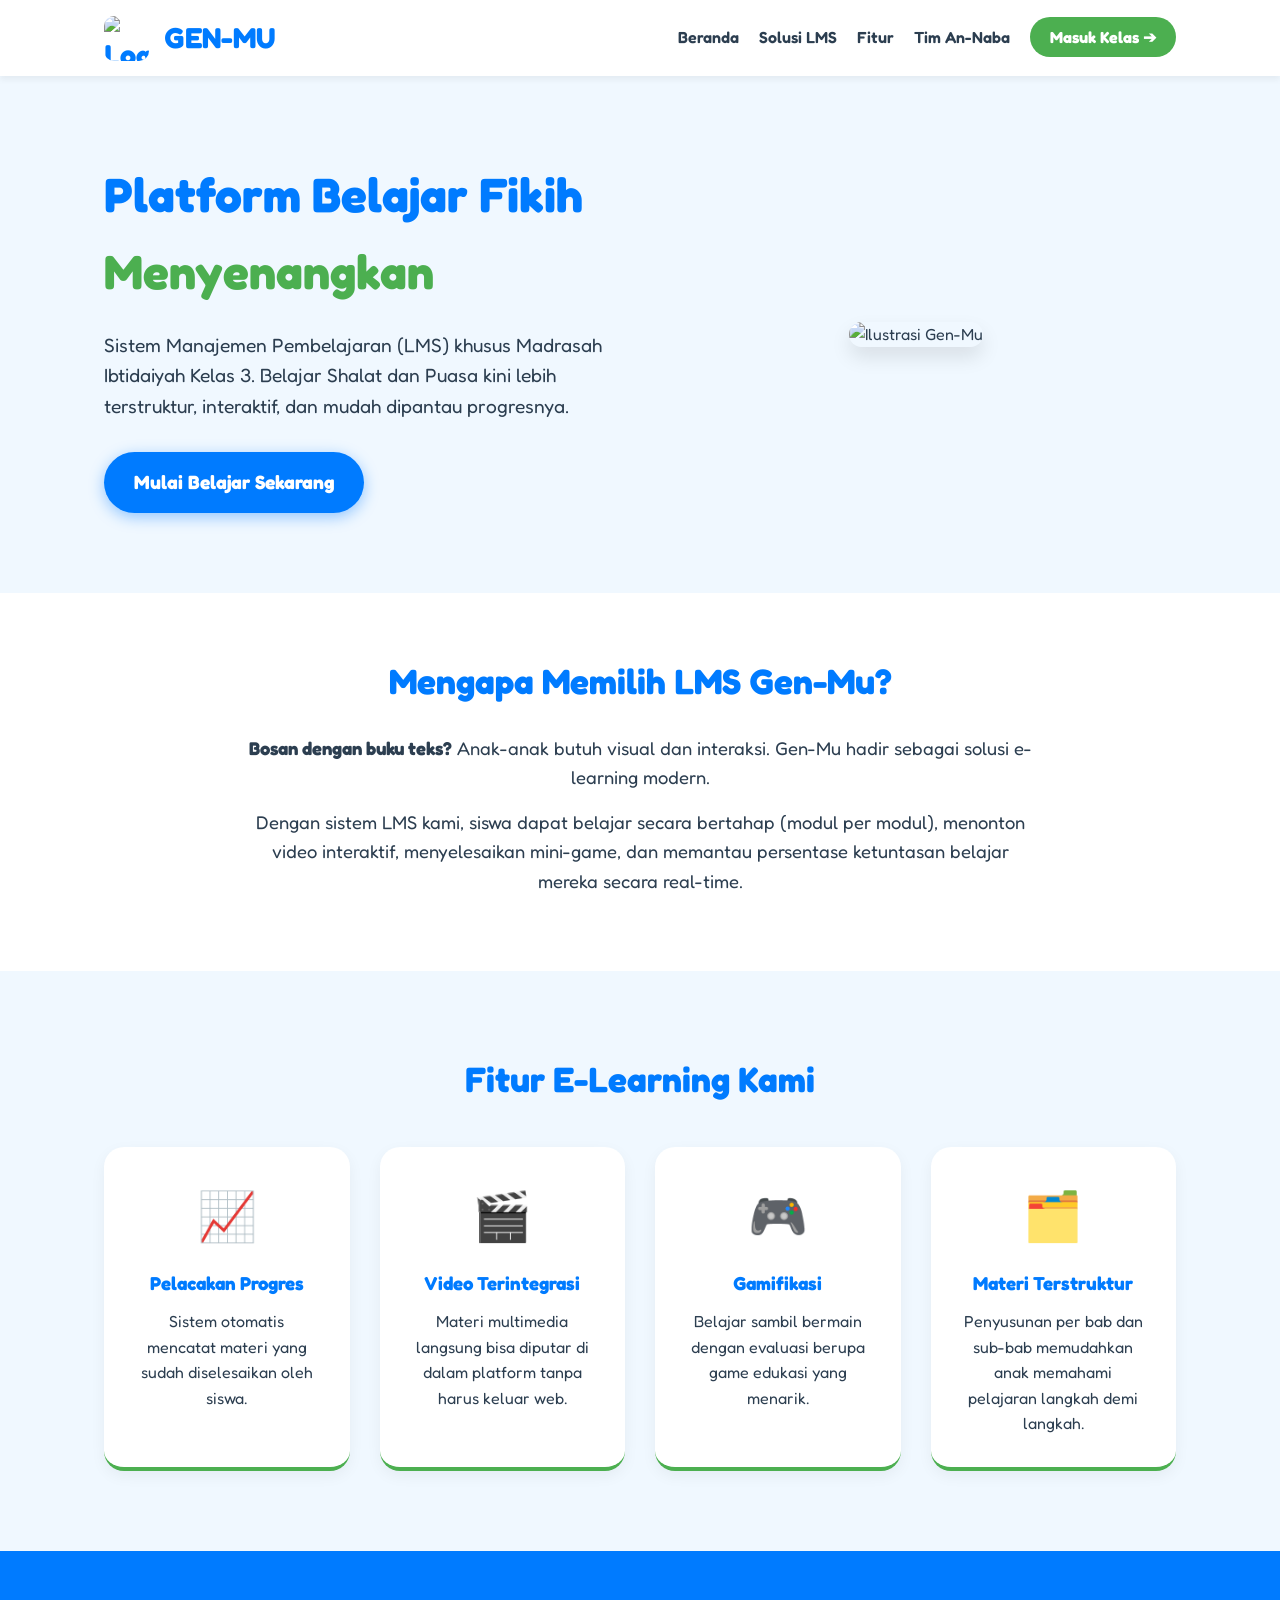
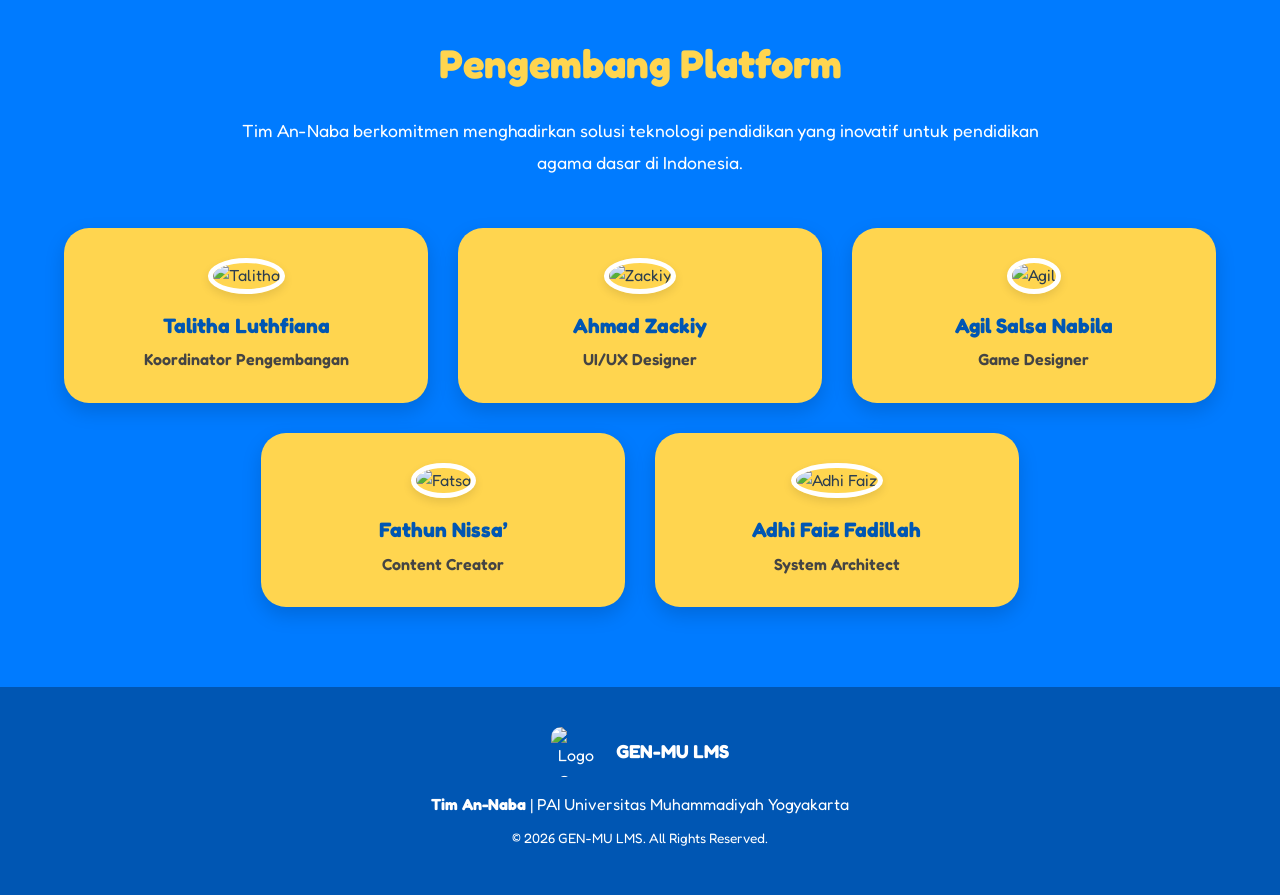
==== commit ba2a99a6: "Update index.html" ====
--- a/index.html
+++ b/index.html
@@ -4,39 +4,36 @@
     <meta charset="UTF-8">
     <meta name="viewport" content="width=device-width, initial-scale=1.0">
     <link rel="icon" href="https://i.ibb.co.com/nNKJsj7g/LOGO-GENMU.jpg" type="image/jpeg">
-    <title>Gen-Mu - Aplikasi Pembelajaran Fikih Interaktif</title>
+    <title>Gen-Mu - Portal LMS Fikih Interaktif</title>
     <link rel="stylesheet" href="style.css">
-    <link href="https://fonts.googleapis.com/css2?family=Fredoka:wght@400;600;700&display=swap" rel="stylesheet">
+    <link href="https://fonts.googleapis.com/css2?family=Fredoka:wght@400;500;600;700&display=swap" rel="stylesheet">
 </head>
 <body>
-
     <nav class="navbar">
         <div class="nav-container">
             <a href="index.html" class="nav-brand">
                 <img src="https://i.ibb.co.com/nNKJsj7g/LOGO-GENMU.jpg" alt="Logo Gen-Mu" class="nav-logo">
                 <span>GEN-MU</span>
             </a>
-            
             <div class="menu-toggle" id="mobile-menu">
                 <span class="bar"></span>
                 <span class="bar"></span>
                 <span class="bar"></span>
             </div>
-
             <ul class="nav-menu" id="nav-menu">
                 <li><a href="#beranda" class="nav-links">Beranda</a></li>
-                <li><a href="#masalah-solusi" class="nav-links">Solusi Kami</a></li>
+                <li><a href="#masalah-solusi" class="nav-links">Solusi LMS</a></li>
                 <li><a href="#fitur" class="nav-links">Fitur</a></li>
                 <li><a href="#tim" class="nav-links">Tim An-Naba</a></li>
-                <li><a href="#akses-produk" class="btn-nav">Akses Produk</a></li>
+                <li><a href="belajar.html" class="btn-nav">Masuk Kelas ➔</a></li>
             </ul>
         </div>
     </nav>
 
     <section id="beranda" class="hero">
         <div class="hero-content fade-in">
-            <h1>Selamat Datang di <span>GEN-MU</span></h1>
-            <p>Gen-Mu merupakan aplikasi pembelajaran fikih interaktif untuk siswa kelas 3 Madrasah Ibtidaiyah yang berfokus pada materi shalat dan puasa. Belajar mandiri jadi lebih menyenangkan!</p>
+            <h1>Platform Belajar Fikih <br><span>Menyenangkan</span></h1>
+            <p>Sistem Manajemen Pembelajaran (LMS) khusus Madrasah Ibtidaiyah Kelas 3. Belajar Shalat dan Puasa kini lebih terstruktur, interaktif, dan mudah dipantau progresnya.</p>
             <a href="belajar.html" class="btn-primary">Mulai Belajar Sekarang</a>
         </div>
         <div class="hero-image slide-in">
@@ -46,78 +43,49 @@
 
     <section id="masalah-solusi" class="masalah-solusi">
         <div class="about-container fade-in">
-            <h2>Masalah & Solusi</h2>
-            <p><strong>Masalah:</strong> Banyak siswa merasa kesulitan dan cepat bosan saat mempelajari tata cara ibadah (fikih) hanya dengan membaca teks buku konvensional.</p>
-            <p><strong>Solusi Kami:</strong> Gen-Mu mengintegrasikan materi shalat dan puasa dengan video animasi, visual yang menarik, serta mini-game interaktif. Kami membantu siswa Madrasah Ibtidaiyah belajar mandiri dengan cara yang sangat menyenangkan dan mudah dipahami.</p>
+            <h2>Mengapa Memilih LMS Gen-Mu?</h2>
+            <p><strong>Bosan dengan buku teks?</strong> Anak-anak butuh visual dan interaksi. Gen-Mu hadir sebagai solusi e-learning modern.</p>
+            <p>Dengan sistem LMS kami, siswa dapat belajar secara bertahap (modul per modul), menonton video interaktif, menyelesaikan mini-game, dan memantau persentase ketuntasan belajar mereka secara real-time.</p>
         </div>
     </section>
 
     <section id="fitur" class="features">
-        <h2 class="text-center fade-in">Fitur Seru Gen-Mu</h2>
+        <h2 class="text-center fade-in">Fitur E-Learning Kami</h2>
         <div class="feature-grid">
             <div class="feature-card fade-in">
-                <div class="icon">📖</div>
-                <h3>Materi Sederhana</h3>
-                <p>Materi shalat dan puasa dikemas dengan gambar dan bahasa yang ramah anak.</p>
+                <div class="icon">📈</div>
+                <h3>Pelacakan Progres</h3>
+                <p>Sistem otomatis mencatat materi yang sudah diselesaikan oleh siswa.</p>
             </div>
             <div class="feature-card fade-in">
                 <div class="icon">🎬</div>
-                <h3>Video Animasi</h3>
-                <p>Tonton video pembelajaran seru agar kamu makin cepat paham.</p>
+                <h3>Video Terintegrasi</h3>
+                <p>Materi multimedia langsung bisa diputar di dalam platform tanpa harus keluar web.</p>
             </div>
             <div class="feature-card fade-in">
                 <div class="icon">🎮</div>
-                <h3>Game Edukasi</h3>
-                <p>Bermain sambil belajar dengan teka-teki interaktif yang menyenangkan.</p>
+                <h3>Gamifikasi</h3>
+                <p>Belajar sambil bermain dengan evaluasi berupa game edukasi yang menarik.</p>
             </div>
             <div class="feature-card fade-in">
-                <div class="icon">📝</div>
-                <h3>Quiz Interaktif</h3>
-                <p>Uji kemampuanmu setelah belajar dan jadilah juara di setiap babnya!</p>
+                <div class="icon">🗂️</div>
+                <h3>Materi Terstruktur</h3>
+                <p>Penyusunan per bab dan sub-bab memudahkan anak memahami pelajaran langkah demi langkah.</p>
             </div>
         </div>
     </section>
 
     <section id="tim" class="team-section">
         <div class="team-container fade-in">
-            <h2 class="team-title">Tim An-Naba</h2>
-            <p class="team-desc">An-Naba merupakan tim pengembang aplikasi edukasi yang berfokus pada inovasi pembelajaran Pendidikan Agama Islam berbasis digital. Tim ini berkomitmen menghadirkan solusi pembelajaran yang interaktif, menarik, dan sesuai dengan karakteristik siswa Madrasah Ibtidaiyah melalui pengembangan aplikasi Gen-Mu yang mengintegrasikan materi fikih, game edukasi, dan pembiasaan ibadah.</p>
-            
+            <h2 class="team-title">Pengembang Platform</h2>
+            <p class="team-desc">Tim An-Naba berkomitmen menghadirkan solusi teknologi pendidikan yang inovatif untuk pendidikan agama dasar di Indonesia.</p>
             <div class="team-grid">
-                <div class="team-card fade-in">
-                    <img src="https://i.ibb.co.com/bgSdx4kd/Gambar-Whats-App-2025-11-27-pukul-20-53-47-1bafa72e-1.jpg" alt="Photo Profil Talitha" class="team-photo">
-                    <h3>Talitha Luthfiana Fikry</h3>
-                    <p>Koordinator Pengembangan</p>
-                </div>
-                <div class="team-card fade-in">
-                    <img src="https://i.ibb.co.com/99Jbgrx2/Whats-App-Image-2026-04-27-at-07-52-18.jpg" alt="Photo Profil Zackiy" class="team-photo">
-                    <h3>Ahmad Zackiy</h3>
-                    <p>Desainer Tampilan (UI/UX)</p>
-                </div>
-                <div class="team-card fade-in">
-                    <img src="https://i.ibb.co.com/6R9L8zCX/Whats-App-Image-2026-04-27-at-07-54-19.jpg" alt="Photo Profil Agil" class="team-photo">
-                    <h3>Agil Salsa Nabila</h3>
-                    <p>Perancang Game Edukasi</p>
-                </div>
-                <div class="team-card fade-in">
-                    <img src="https://i.ibb.co.com/KxWQjw3b/Whats-App-Image-2026-04-20-at-08-06-09.jpg" alt="Photo Profil Fatsa" class="team-photo">
-                    <h3>Fathun Nissa’</h3>
-                    <p>Penyusun Konten Materi</p>
-                </div>
-                <div class="team-card fade-in">
-                    <img src="https://i.ibb.co.com/0yjbb5KD/Whats-App-Image-2026-04-20-at-08-09-34-1.jpg" alt="Photo Profil Adhi Faiz" class="team-photo">
-                    <h3>Adhi Faiz Fadillah</h3>
-                    <p>Perancang Konsep Aplikasi</p>
-                </div>
+                <div class="team-card fade-in"><img src="https://i.ibb.co.com/bgSdx4kd/Gambar-Whats-App-2025-11-27-pukul-20-53-47-1bafa72e-1.jpg" alt="Talitha" class="team-photo"><h3>Talitha Luthfiana</h3><p>Koordinator Pengembangan</p></div>
+                <div class="team-card fade-in"><img src="https://i.ibb.co.com/99Jbgrx2/Whats-App-Image-2026-04-27-at-07-52-18.jpg" alt="Zackiy" class="team-photo"><h3>Ahmad Zackiy</h3><p>UI/UX Designer</p></div>
+                <div class="team-card fade-in"><img src="https://i.ibb.co.com/6R9L8zCX/Whats-App-Image-2026-04-27-at-07-54-19.jpg" alt="Agil" class="team-photo"><h3>Agil Salsa Nabila</h3><p>Game Designer</p></div>
+                <div class="team-card fade-in"><img src="https://i.ibb.co.com/KxWQjw3b/Whats-App-Image-2026-04-20-at-08-06-09.jpg" alt="Fatsa" class="team-photo"><h3>Fathun Nissa’</h3><p>Content Creator</p></div>
+                <div class="team-card fade-in"><img src="https://i.ibb.co.com/0yjbb5KD/Whats-App-Image-2026-04-20-at-08-09-34-1.jpg" alt="Adhi Faiz" class="team-photo"><h3>Adhi Faiz Fadillah</h3><p>System Architect</p></div>
             </div>
-        </div>
-    </section>
-
-    <section id="akses-produk" class="akses-produk">
-        <div class="akses-container fade-in">
-            <h2>Ayo Mulai Petualangan Belajarmu!</h2>
-            <p>Sudah siap menjadi generasi hebat yang rajin beribadah? Masuk ke Ruang Belajar Gen-Mu sekarang juga.</p>
-            <a href="belajar.html" class="btn-accent">Akses Ruang Belajar</a>
         </div>
     </section>
 
@@ -125,14 +93,12 @@
         <div class="footer-container">
             <div class="footer-logo">
                 <img src="https://i.ibb.co.com/nNKJsj7g/LOGO-GENMU.jpg" alt="Logo Gen-Mu">
-                <h3>GEN-MU</h3>
+                <h3>GEN-MU LMS</h3>
             </div>
-            <p><strong>Tim An-Naba</strong></p>
-            <p>Kelas A, Pendidikan Agama Islam<br>Universitas Muhammadiyah Yogyakarta</p>
-            <p style="margin-top: 15px; font-size: 0.85rem;">&copy; 2026 GEN-MU. All Rights Reserved.</p>
+            <p><strong>Tim An-Naba</strong> | PAI Universitas Muhammadiyah Yogyakarta</p>
+            <p style="margin-top: 10px; font-size: 0.85rem;">&copy; 2026 GEN-MU LMS. All Rights Reserved.</p>
         </div>
     </footer>
-
     <script src="script.js"></script>
 </body>
 </html>
--- a/style.css
+++ b/style.css
@@ -1,11 +1,14 @@
-/* Variabel Warna Utama */
+/* Variabel Warna */
 :root {
-    --primary: #4CAF50;
-    --primary-dark: #388E3C;
-    --secondary: #FF9800;
+    --primary: #007BFF;         /* Biru */
+    --primary-dark: #0056b3;
+    --secondary: #FFFFFF;       /* Putih */
+    --accent: #4CAF50;          /* Hijau */
+    --accent-dark: #388E3C;
+    --card-bg: #FFD54F;         /* Kuning (Warna ramah mata anak) */
+    --text-main: #FFFFFF;       /* Teks Utama di bg gelap */
+    --text-secondary: #2C3E50;  /* Teks Sekunder di bg terang */
     --bg-light: #F0F8FF;
-    --text-dark: #2c3e50;
-    --text-light: #ffffff;
 }
 
 /* Reset Global */
@@ -18,14 +21,14 @@
 
 body {
     background-color: var(--bg-light);
-    color: var(--text-dark);
+    color: var(--text-secondary);
     line-height: 1.6;
     overflow-x: hidden;
 }
 
 /* --- NAVBAR --- */
 .navbar {
-    background-color: var(--text-light);
+    background-color: var(--secondary);
     box-shadow: 0 4px 6px rgba(0,0,0,0.05);
     position: sticky;
     top: 0;
@@ -46,7 +49,7 @@
     align-items: center;
     gap: 15px;
     text-decoration: none;
-    color: var(--primary-dark);
+    color: var(--primary);
     font-size: 1.8rem;
     font-weight: 700;
 }
@@ -67,7 +70,7 @@
 
 .nav-links {
     text-decoration: none;
-    color: var(--text-dark);
+    color: var(--text-secondary);
     font-weight: 600;
     transition: color 0.3s;
 }
@@ -75,15 +78,15 @@
 .nav-links:hover { color: var(--primary); }
 
 .btn-nav {
-    background-color: var(--secondary);
-    color: white;
+    background-color: var(--accent);
+    color: var(--text-main);
     padding: 10px 20px;
     border-radius: 25px;
     text-decoration: none;
     font-weight: 700;
     transition: 0.3s;
 }
-.btn-nav:hover { background-color: #e68a00; transform: translateY(-2px); }
+.btn-nav:hover { background-color: var(--accent-dark); transform: translateY(-2px); }
 
 /* Hamburger Menu */
 .menu-toggle {
@@ -94,7 +97,7 @@
 .menu-toggle .bar {
     height: 3px;
     width: 25px;
-    background-color: var(--text-dark);
+    background-color: var(--text-secondary);
     margin: 4px 0;
     transition: 0.3s;
 }
@@ -108,130 +111,155 @@
     max-width: 1200px;
     margin: 0 auto;
 }
-
-.hero-content {
-    flex: 1;
-    padding-right: 30px;
-}
-
-.hero-content h1 {
-    font-size: 3rem;
-    color: var(--text-dark);
-    margin-bottom: 20px;
-}
-.hero-content h1 span { color: var(--primary); }
-
-.hero-content p {
-    font-size: 1.2rem;
-    margin-bottom: 30px;
-    color: #555;
-}
+.hero-content { flex: 1; padding-right: 30px; }
+.hero-content h1 { font-size: 3rem; color: var(--primary); margin-bottom: 20px; }
+.hero-content h1 span { color: var(--accent); }
+.hero-content p { font-size: 1.2rem; margin-bottom: 30px; }
 
 .btn-primary {
-    background: linear-gradient(135deg, var(--primary), var(--primary-dark));
-    color: white;
+    background: var(--primary);
+    color: var(--text-main);
     padding: 15px 30px;
     border-radius: 50px;
     text-decoration: none;
     font-size: 1.2rem;
     font-weight: 700;
     display: inline-block;
-    box-shadow: 0 4px 15px rgba(76, 175, 80, 0.4);
-    transition: 0.3s;
-}
-.btn-primary:hover { transform: translateY(-3px); box-shadow: 0 8px 20px rgba(76, 175, 80, 0.6); }
+    box-shadow: 0 4px 15px rgba(0, 123, 255, 0.4);
+    transition: 0.3s;
+}
+.btn-primary:hover { transform: translateY(-3px); background: var(--primary-dark); }
 
 .hero-image { flex: 1; text-align: center; }
-.hero-img-style {
-    max-width: 100%;
-    width: 400px;
-    border-radius: 20px;
-    box-shadow: 0 10px 20px rgba(0,0,0,0.1);
-}
-
-/* --- ABOUT & FEATURES --- */
-.about {
-    background-color: white;
+.hero-img-style { max-width: 100%; width: 400px; border-radius: 20px; box-shadow: 0 10px 20px rgba(0,0,0,0.1); }
+
+/* --- MASALAH & SOLUSI --- */
+.masalah-solusi {
+    background-color: var(--secondary);
     padding: 60px 5%;
     text-align: center;
 }
 .about-container { max-width: 800px; margin: 0 auto; }
-.about h2 { font-size: 2.2rem; color: var(--primary-dark); margin-bottom: 20px; }
-.about p { font-size: 1.15rem; color: #555; }
-
+.masalah-solusi h2 { font-size: 2.2rem; color: var(--primary); margin-bottom: 25px; }
+.masalah-solusi p { font-size: 1.15rem; margin-bottom: 15px; }
+
+/* --- FITUR SECTION --- */
 .features { padding: 80px 5%; max-width: 1200px; margin: 0 auto; }
-.text-center { text-align: center; font-size: 2.2rem; color: var(--primary-dark); margin-bottom: 40px; }
+.text-center { text-align: center; font-size: 2.2rem; color: var(--primary); margin-bottom: 40px; }
 
 .feature-grid {
     display: grid;
-    grid-template-columns: repeat(auto-fit, minmax(250px, 1fr));
+    grid-template-columns: repeat(auto-fit, minmax(240px, 1fr));
     gap: 30px;
 }
 .feature-card {
-    background: white;
+    background: var(--secondary);
     padding: 30px;
     border-radius: 20px;
     text-align: center;
     box-shadow: 0 5px 15px rgba(0,0,0,0.05);
     transition: 0.3s;
-    border-bottom: 4px solid var(--primary);
+    border-bottom: 4px solid var(--accent);
 }
 .feature-card:hover { transform: translateY(-10px); box-shadow: 0 15px 30px rgba(0,0,0,0.1); }
 .feature-card .icon { font-size: 3rem; margin-bottom: 15px; }
-.feature-card h3 { margin-bottom: 10px; color: var(--text-dark); }
+.feature-card h3 { margin-bottom: 10px; color: var(--primary); }
+
+/* --- SECTION TIM AN-NABA --- */
+.team-section {
+    background-color: var(--primary);
+    padding: 80px 5%;
+    color: var(--text-main);
+    text-align: center;
+}
+.team-container { max-width: 1200px; margin: 0 auto; }
+.team-title { font-size: 2.5rem; margin-bottom: 20px; color: var(--card-bg); }
+.team-desc { font-size: 1.1rem; max-width: 800px; margin: 0 auto 50px auto; line-height: 1.8; }
+
+/* Grid Tim Responsif */
+.team-grid {
+    display: flex;
+    flex-wrap: wrap;
+    justify-content: center;
+    gap: 30px;
+}
+
+.team-card {
+    background-color: var(--card-bg);
+    color: var(--text-secondary);
+    border-radius: 25px;
+    padding: 30px 20px;
+    width: calc(33.333% - 20px); /* Desktop: 3 Kolom */
+    box-shadow: 0 8px 20px rgba(0,0,0,0.15);
+    transition: transform 0.3s ease, box-shadow 0.3s ease;
+    text-align: center;
+}
+.team-card:hover { transform: translateY(-10px); box-shadow: 0 15px 25px rgba(0,0,0,0.3); }
+
+.team-photo {
+    width: 130px;
+    height: 130px;
+    border-radius: 50%;
+    object-fit: cover;
+    border: 5px solid var(--secondary);
+    margin-bottom: 15px;
+    box-shadow: 0 4px 10px rgba(0,0,0,0.1);
+}
+.team-card h3 { font-size: 1.3rem; margin-bottom: 5px; color: var(--primary-dark); }
+.team-card p { font-size: 1rem; font-weight: 600; color: #444; }
+
+/* --- AKSES PRODUK --- */
+.akses-produk { padding: 80px 5%; text-align: center; background-color: var(--bg-light); }
+.akses-container { max-width: 800px; margin: 0 auto; }
+.akses-produk h2 { font-size: 2.2rem; color: var(--primary); margin-bottom: 20px; }
+.akses-produk p { font-size: 1.2rem; margin-bottom: 30px; }
+.btn-accent {
+    background-color: var(--accent); color: var(--text-main); padding: 15px 30px;
+    border-radius: 50px; font-size: 1.2rem; font-weight: 700; text-decoration: none;
+    box-shadow: 0 4px 15px rgba(76, 175, 80, 0.4); transition: 0.3s; display: inline-block;
+}
+.btn-accent:hover { background-color: var(--accent-dark); transform: translateY(-3px); }
 
 /* --- FOOTER --- */
 footer {
-    background-color: #2c3e50;
-    color: white;
+    background-color: var(--primary-dark);
+    color: var(--text-main);
     text-align: center;
     padding: 40px 5%;
-    margin-top: 50px;
 }
 .footer-logo { display: flex; align-items: center; justify-content: center; gap: 15px; margin-bottom: 15px; }
 .footer-logo img { width: 50px; height: 50px; border-radius: 10px; }
-footer p { font-size: 0.9rem; color: #bbb; margin-bottom: 10px; max-width: 600px; margin-left: auto; margin-right: auto;}
-
-/* --- ANIMASI SCROLL (Fitur Lama) --- */
+footer p { font-size: 1rem; margin-bottom: 5px; }
+
+/* --- ANIMASI SCROLL --- */
 .fade-in { opacity: 0; transform: translateY(30px); transition: all 0.8s ease; }
 .fade-in.visible { opacity: 1; transform: translateY(0); }
 .slide-in { opacity: 0; transform: translateX(50px); transition: all 0.8s ease; }
 .slide-in.visible { opacity: 1; transform: translateX(0); }
 
 /* =========================================
-   MEDIA QUERIES (RESPONSIVE MOBILE)
+   MEDIA QUERIES (RESPONSIVE)
 ========================================= */
 
 /* Tablet & HP Besar */
 @media (max-width: 768px) {
-    /* Navbar Mobile */
     .menu-toggle { display: flex; }
     .nav-menu {
-        position: absolute;
-        top: 70px;
-        left: -100%;
-        flex-direction: column;
-        background-color: white;
-        width: 100%;
-        text-align: center;
-        transition: 0.3s;
-        box-shadow: 0 5px 10px rgba(0,0,0,0.1);
-        padding: 20px 0;
+        position: absolute; top: 70px; left: -100%; flex-direction: column;
+        background-color: var(--secondary); width: 100%; text-align: center;
+        transition: 0.3s; box-shadow: 0 5px 10px rgba(0,0,0,0.1); padding: 20px 0;
     }
     .nav-menu.active { left: 0; }
     .nav-menu li { margin: 15px 0; }
 
-    /* Hero Mobile -> 1 Kolom */
-    .hero {
-        flex-direction: column;
-        text-align: center;
-        padding: 40px 5%;
-    }
+    .hero { flex-direction: column; text-align: center; padding: 40px 5%; }
     .hero-content { padding-right: 0; margin-bottom: 40px; }
     .hero-content h1 { font-size: 2.2rem; }
     
-    /* Grid Fitur */
     .feature-grid { grid-template-columns: 1fr 1fr; }
+
+    /* Tim menjadi 2 Kolom di Tablet */
+    .team-card { width: calc(50% - 15px); }
 }
 
 /* HP Kecil */
@@ -240,6 +268,10 @@
     .hero-content p { font-size: 1rem; }
     .btn-primary { padding: 12px 25px; font-size: 1rem; }
     
-    .feature-grid { grid-template-columns: 1fr; } /* Fitur jadi 1 kolom berbaris ke bawah */
-    .about, .features { padding: 40px 5%; }
-}
+    .feature-grid { grid-template-columns: 1fr; }
+    
+    /* Tim menjadi 1 Kolom di Mobile */
+    .team-card { width: 100%; }
+    .team-title { font-size: 2rem; }
+    .team-desc { font-size: 1rem; }
+}
